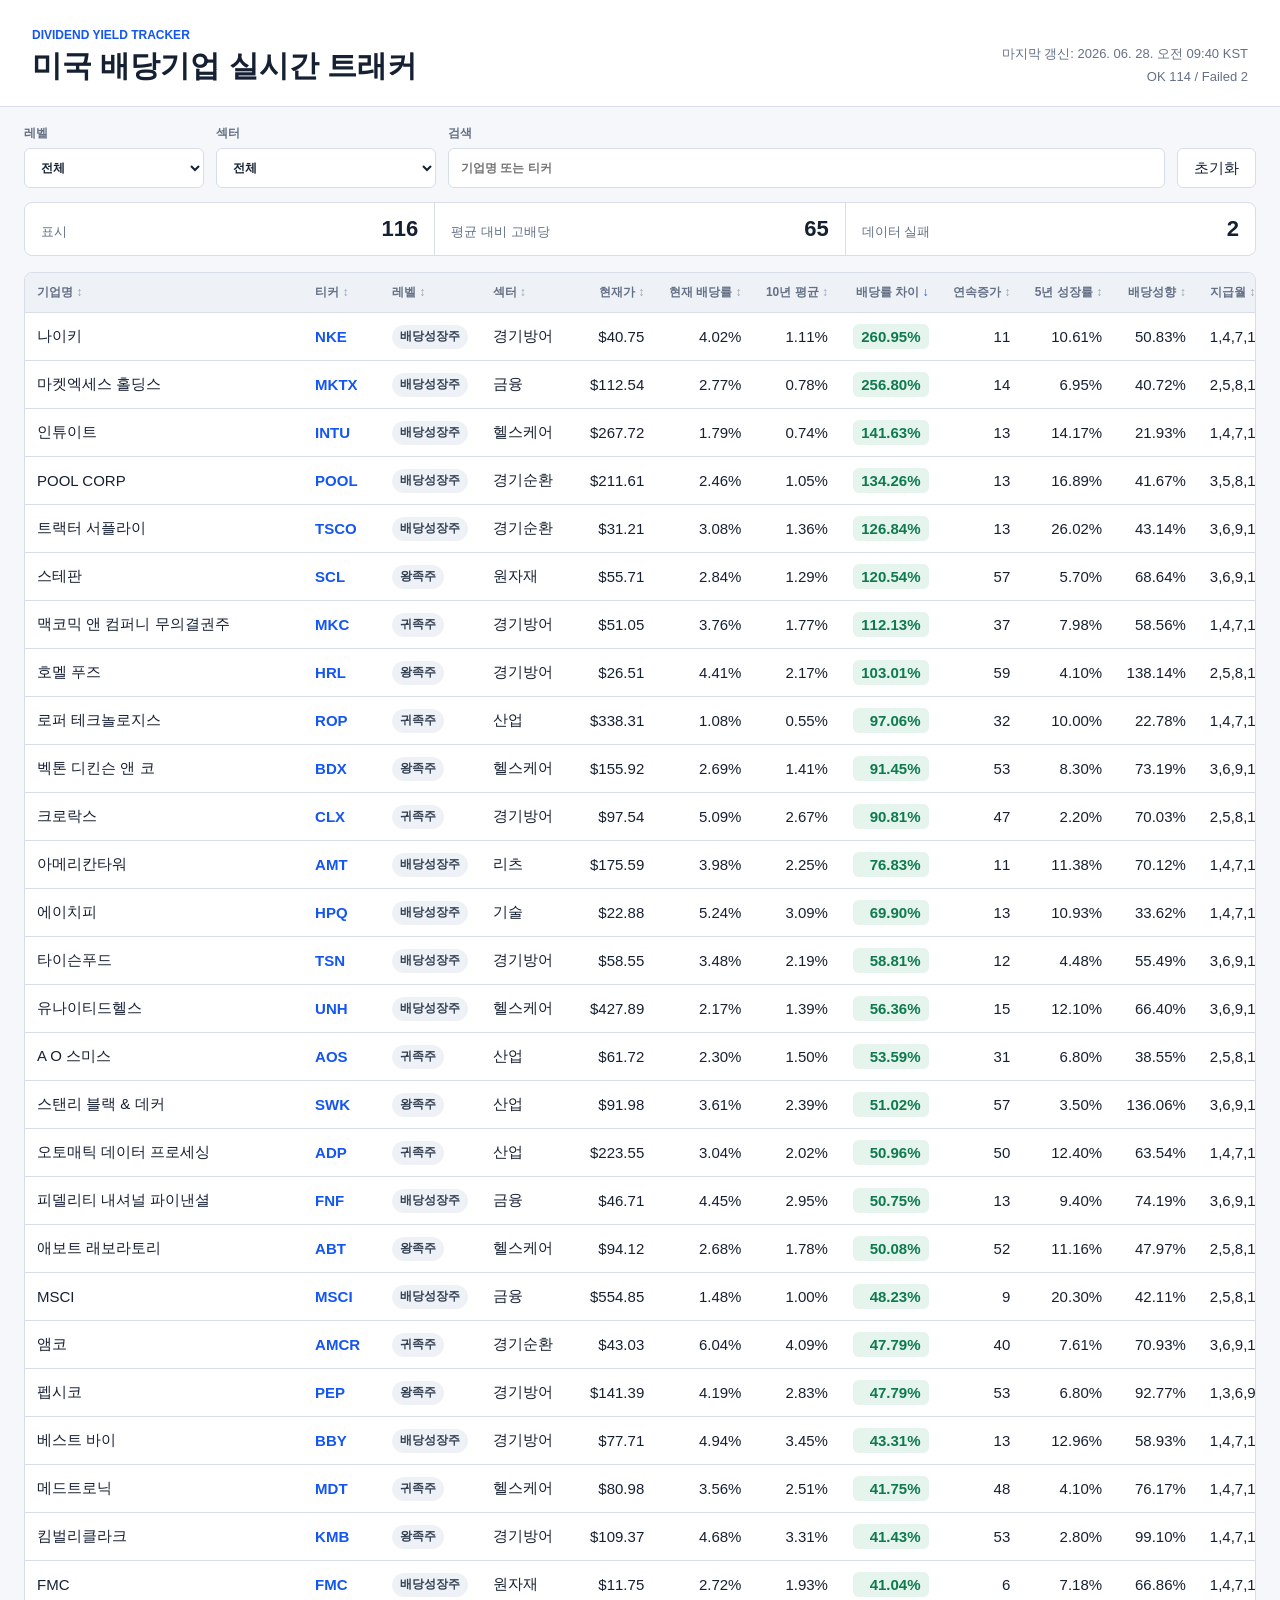
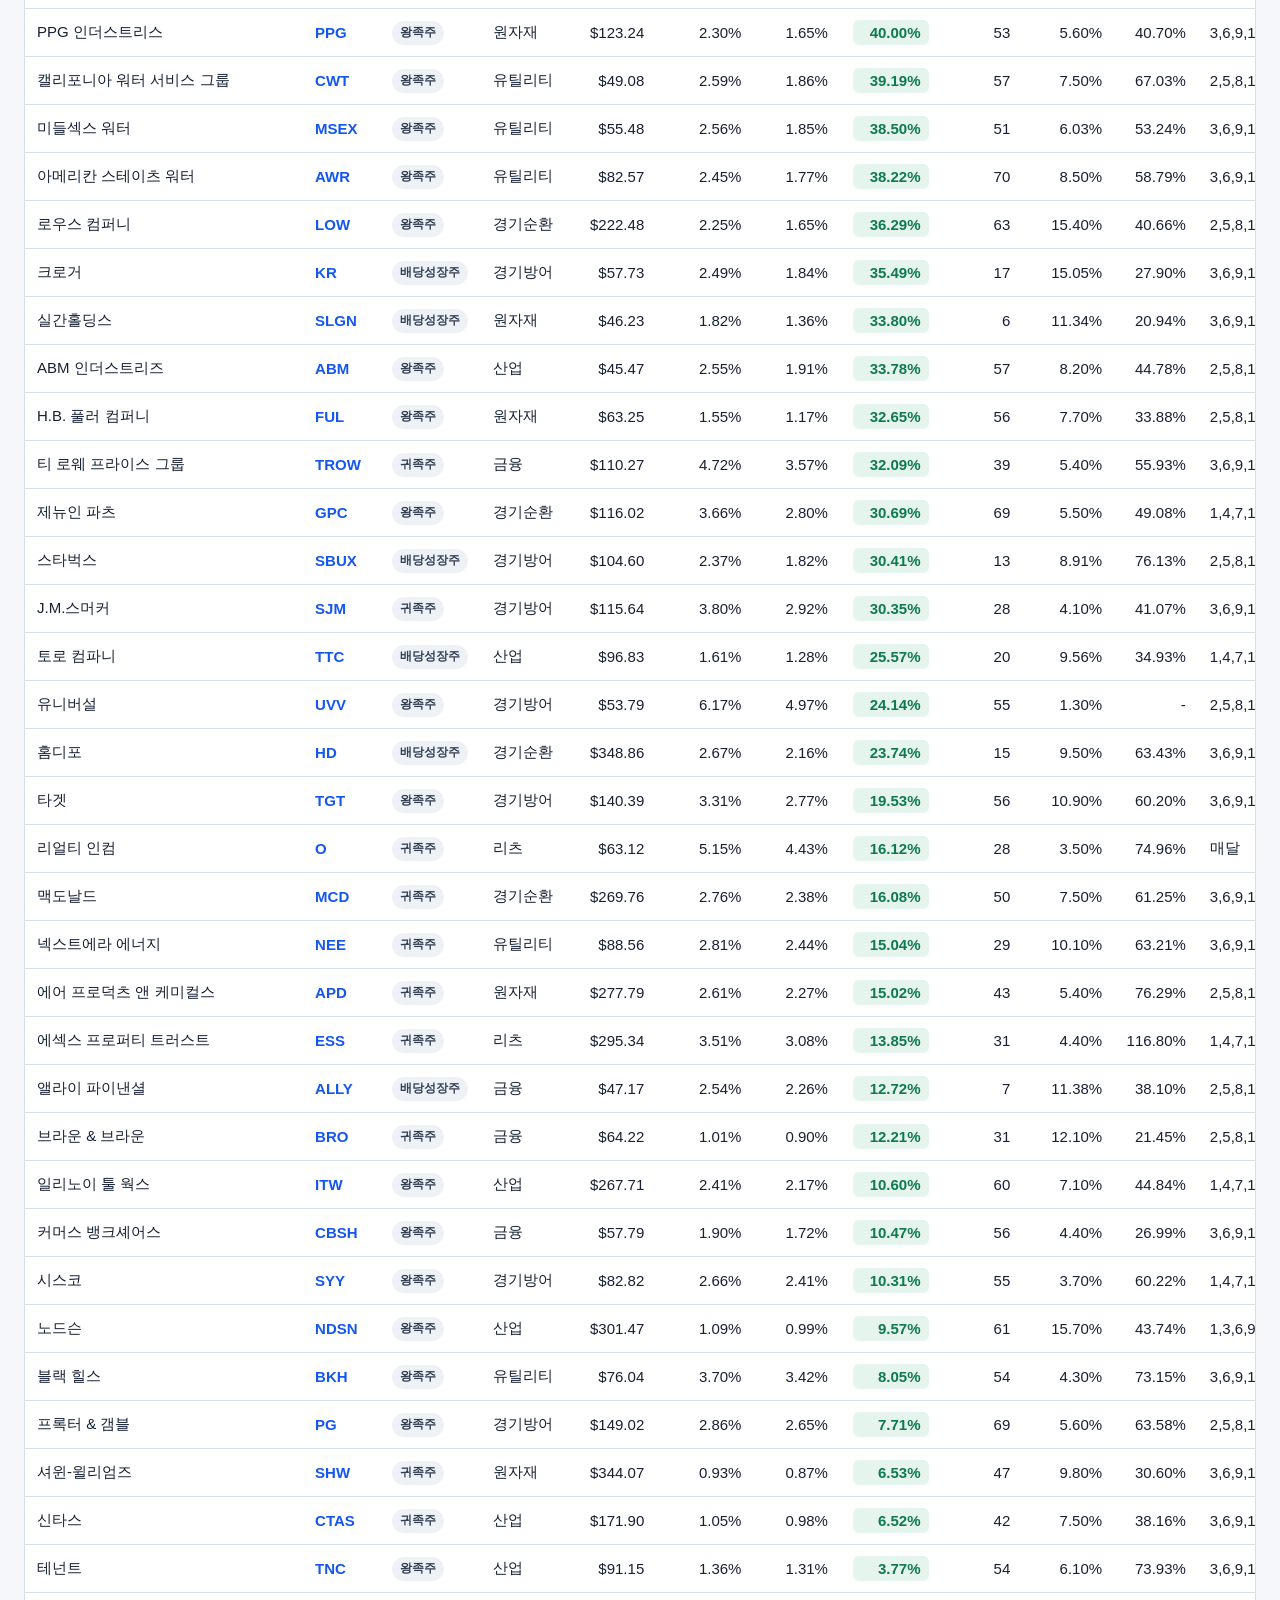
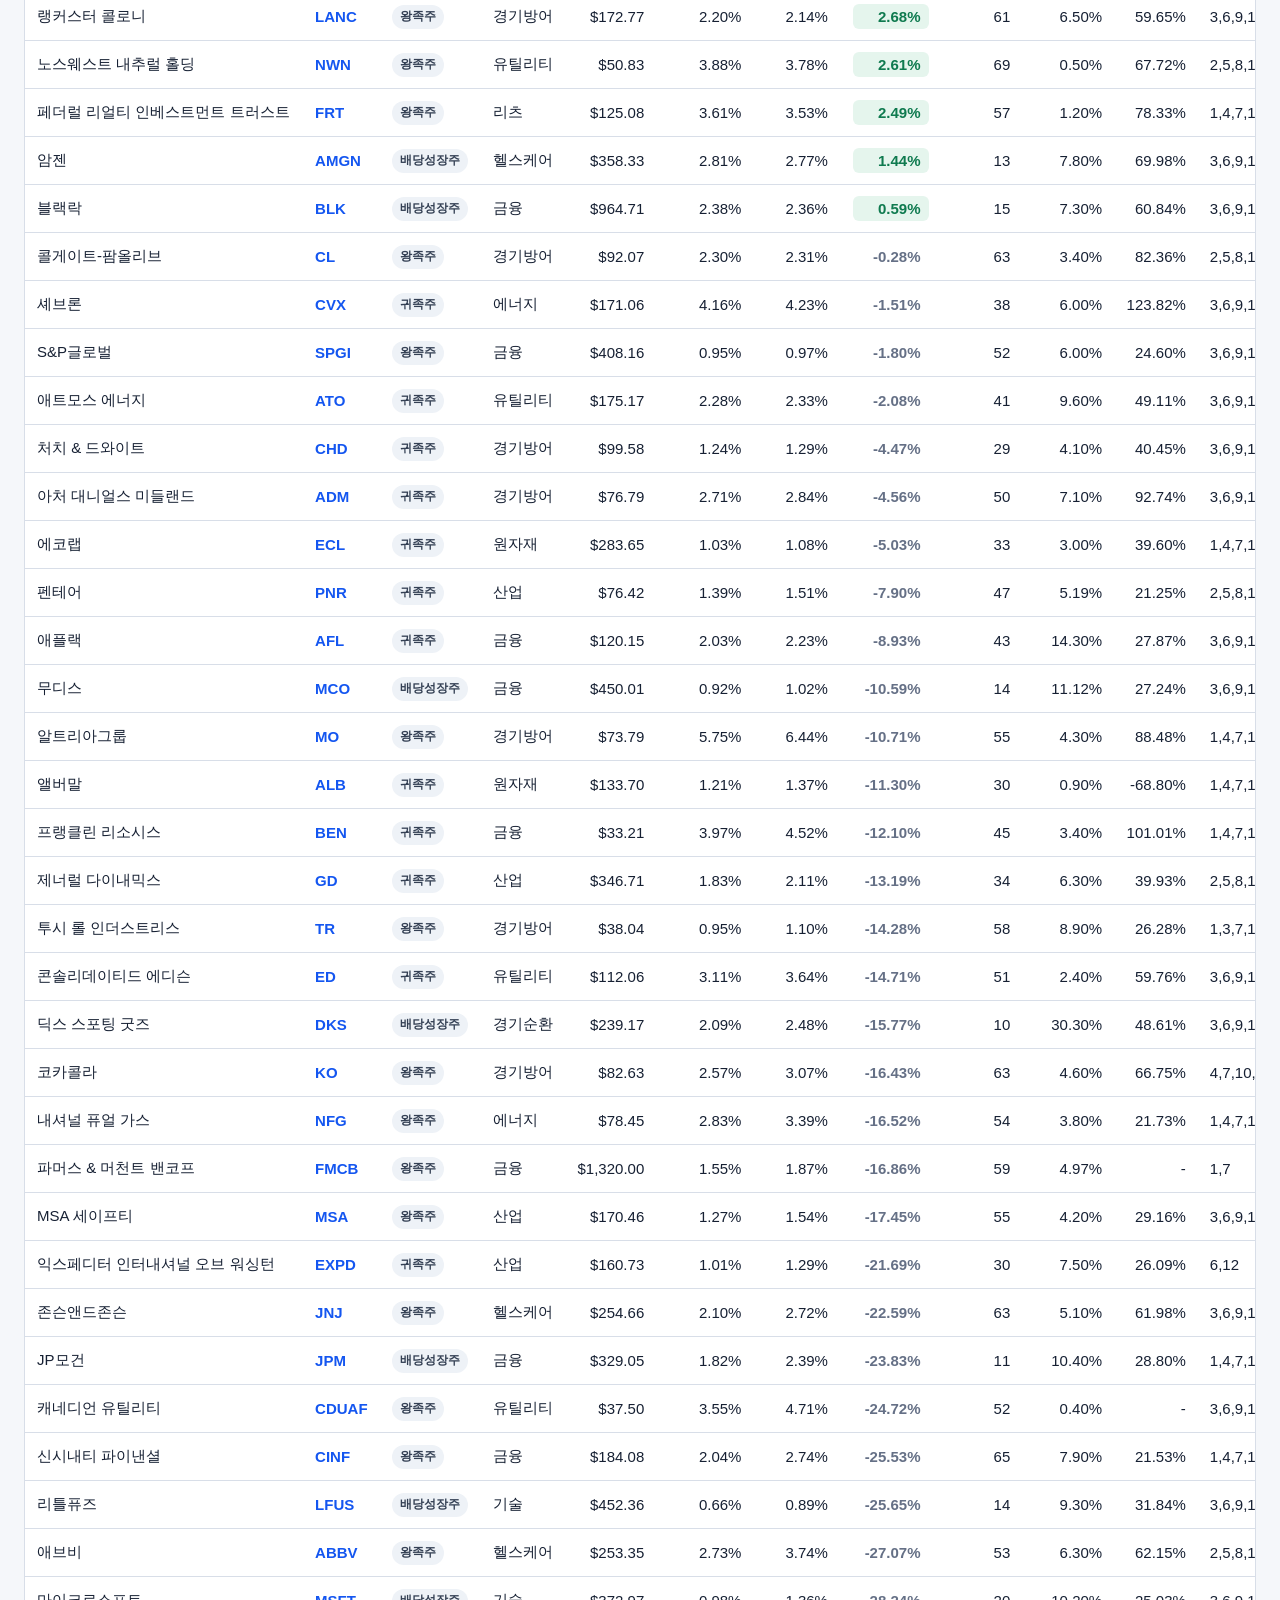
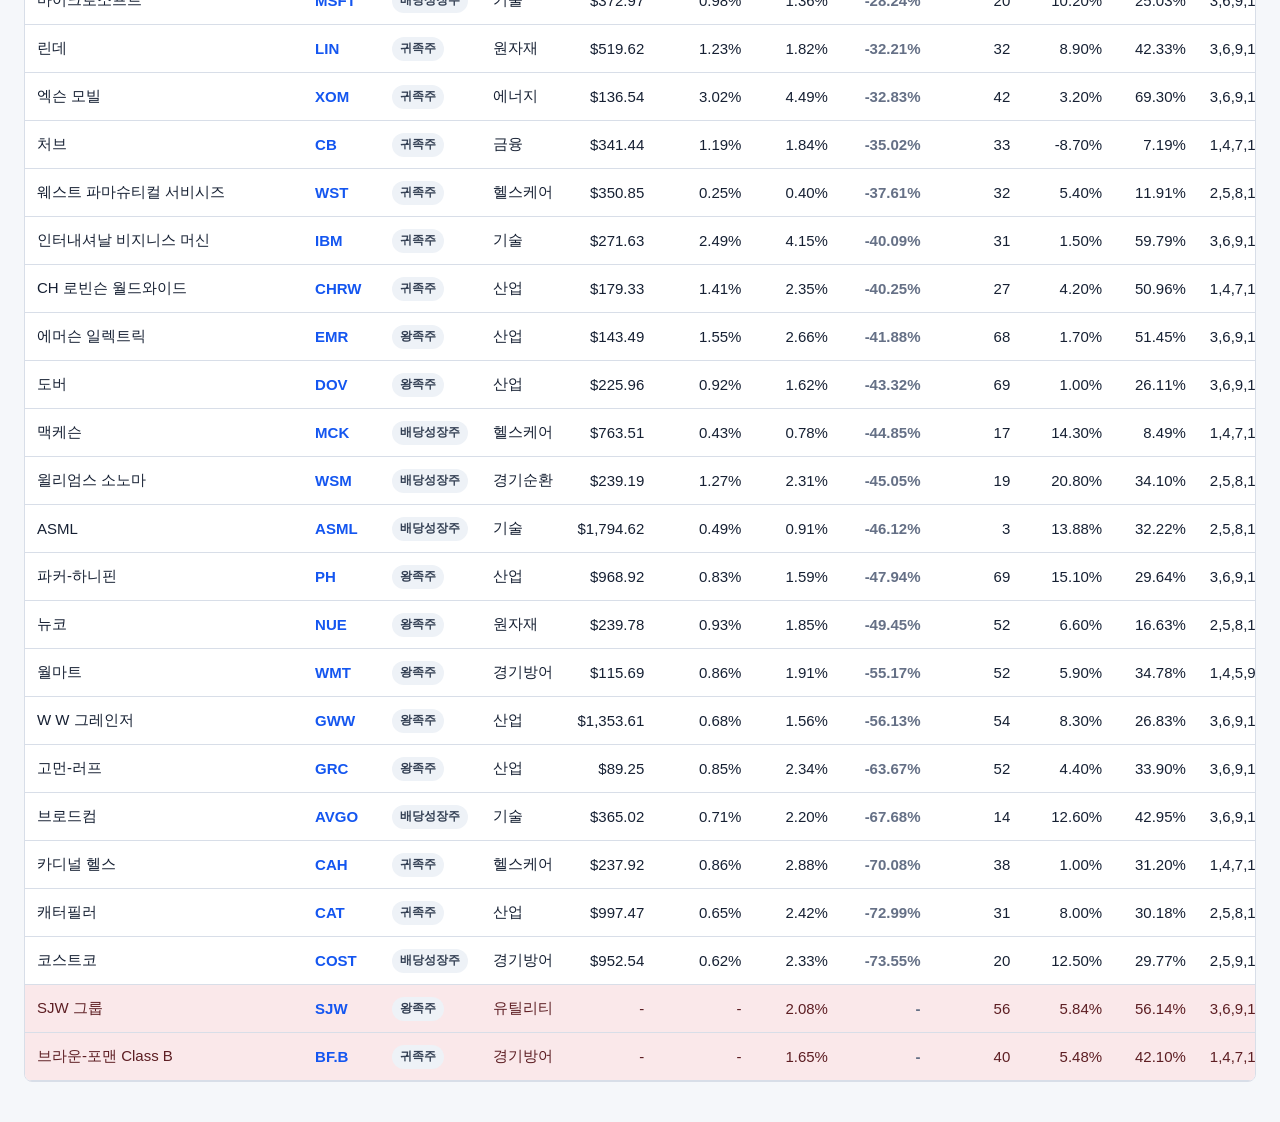
==== web/index.html @ de2606ae "Initial commit" ====
<!doctype html>
<html lang="ko">
  <head>
    <meta charset="utf-8">
    <meta name="viewport" content="width=device-width, initial-scale=1">
    <title>미국 배당기업 실시간 트래커</title>
    <link rel="stylesheet" href="./style.css">
  </head>
  <body>
    <header class="app-header">
      <div>
        <p class="eyebrow">Dividend Yield Tracker</p>
        <h1>미국 배당기업 실시간 트래커</h1>
      </div>
      <div class="meta-panel" aria-live="polite">
        <span id="lastUpdated">마지막 갱신: 불러오는 중</span>
        <span id="statusCount">OK 0 / Failed 0</span>
      </div>
    </header>

    <main>
      <section class="toolbar" aria-label="필터와 검색">
        <label>
          <span>레벨</span>
          <select id="levelFilter">
            <option value="">전체</option>
          </select>
        </label>
        <label>
          <span>섹터</span>
          <select id="sectorFilter">
            <option value="">전체</option>
          </select>
        </label>
        <label class="search-field">
          <span>검색</span>
          <input id="searchInput" type="search" placeholder="기업명 또는 티커">
        </label>
        <button id="resetButton" type="button">초기화</button>
      </section>

      <section class="summary" aria-label="요약">
        <div>
          <span class="summary-label">표시</span>
          <strong id="visibleCount">0</strong>
        </div>
        <div>
          <span class="summary-label">평균 대비 고배당</span>
          <strong id="positiveCount">0</strong>
        </div>
        <div>
          <span class="summary-label">데이터 실패</span>
          <strong id="failedCount">0</strong>
        </div>
      </section>

      <section class="table-section" aria-label="배당기업 목록">
        <div class="table-wrap">
          <table>
            <thead>
              <tr>
                <th><button data-sort="name_ko" type="button">기업명</button></th>
                <th><button data-sort="ticker" type="button">티커</button></th>
                <th><button data-sort="level" type="button">레벨</button></th>
                <th><button data-sort="sector" type="button">섹터</button></th>
                <th class="numeric"><button data-sort="price" type="button">현재가</button></th>
                <th class="numeric"><button data-sort="live_yield" type="button">현재 배당률</button></th>
                <th class="numeric"><button data-sort="avg_yield_10y" type="button">10년 평균</button></th>
                <th class="numeric emphasis"><button data-sort="live_yield_diff" type="button">배당률 차이</button></th>
                <th class="numeric"><button data-sort="increase_years" type="button">연속증가</button></th>
                <th class="numeric"><button data-sort="growth_5y" type="button">5년 성장률</button></th>
                <th class="numeric"><button data-sort="payout_ratio" type="button">배당성향</button></th>
                <th><button data-sort="pay_months" type="button">지급월</button></th>
              </tr>
            </thead>
            <tbody id="tableBody"></tbody>
          </table>
        </div>
        <p id="emptyState" class="empty-state" hidden>조건에 맞는 기업이 없습니다.</p>
      </section>
    </main>

    <dialog id="detailDialog">
      <button class="dialog-close" id="closeDialog" type="button" aria-label="닫기">×</button>
      <div id="detailContent"></div>
    </dialog>

    <script src="./app.js"></script>
  </body>
</html>
---- web/style.css ----
:root {
  color-scheme: light;
  --bg: #f5f7fa;
  --surface: #ffffff;
  --line: #d8dee8;
  --text: #162033;
  --muted: #657086;
  --accent: #1456f0;
  --accent-soft: #e8efff;
  --good: #0f7a4f;
  --good-bg: #e5f5ed;
  --bad: #a4343a;
  --bad-bg: #fae8ea;
  --warn: #8a5a00;
  --warn-bg: #fff3cc;
  font-family: "Segoe UI", Arial, sans-serif;
}

* {
  box-sizing: border-box;
}

body {
  margin: 0;
  background: var(--bg);
  color: var(--text);
  font-size: 15px;
}

button,
input,
select {
  font: inherit;
}

.app-header {
  display: flex;
  align-items: flex-end;
  justify-content: space-between;
  gap: 24px;
  padding: 28px 32px 22px;
  background: #ffffff;
  border-bottom: 1px solid var(--line);
}

.eyebrow {
  margin: 0 0 6px;
  color: var(--accent);
  font-size: 12px;
  font-weight: 700;
  letter-spacing: 0;
  text-transform: uppercase;
}

h1 {
  margin: 0;
  font-size: 30px;
  line-height: 1.2;
}

.meta-panel {
  display: flex;
  flex-direction: column;
  gap: 6px;
  min-width: 250px;
  color: var(--muted);
  text-align: right;
  font-size: 13px;
}

main {
  width: min(1500px, 100%);
  margin: 0 auto;
  padding: 18px 24px 40px;
}

.toolbar {
  display: grid;
  grid-template-columns: minmax(140px, 180px) minmax(140px, 220px) minmax(220px, 1fr) auto;
  gap: 12px;
  align-items: end;
  margin-bottom: 14px;
}

label {
  display: grid;
  gap: 6px;
  color: var(--muted);
  font-size: 12px;
  font-weight: 700;
}

select,
input,
#resetButton {
  min-height: 40px;
  border: 1px solid var(--line);
  border-radius: 6px;
  background: var(--surface);
  color: var(--text);
}

select,
input {
  width: 100%;
  padding: 0 12px;
}

#resetButton {
  padding: 0 16px;
  cursor: pointer;
}

#resetButton:hover,
th button:hover {
  border-color: var(--accent);
  color: var(--accent);
}

.summary {
  display: grid;
  grid-template-columns: repeat(3, minmax(0, 1fr));
  gap: 1px;
  overflow: hidden;
  margin-bottom: 16px;
  border: 1px solid var(--line);
  border-radius: 8px;
  background: var(--line);
}

.summary > div {
  display: flex;
  align-items: baseline;
  justify-content: space-between;
  gap: 12px;
  padding: 13px 16px;
  background: var(--surface);
}

.summary-label {
  color: var(--muted);
  font-size: 13px;
}

.summary strong {
  font-size: 22px;
}

.table-section {
  background: var(--surface);
  border: 1px solid var(--line);
  border-radius: 8px;
  overflow: hidden;
}

.table-wrap {
  overflow: auto;
}

table {
  width: 100%;
  min-width: 1260px;
  border-collapse: collapse;
}

thead {
  position: sticky;
  top: 0;
  z-index: 1;
  background: #eef2f7;
}

th,
td {
  padding: 11px 12px;
  border-bottom: 1px solid var(--line);
  text-align: left;
  white-space: nowrap;
}

th {
  color: var(--muted);
  font-size: 12px;
  font-weight: 800;
}

th button {
  width: 100%;
  padding: 0;
  border: 0;
  background: transparent;
  color: inherit;
  cursor: pointer;
  font-weight: inherit;
  text-align: inherit;
}

th button::after {
  content: " ↕";
  color: #98a2b3;
}

th button.active.asc::after {
  content: " ↑";
  color: var(--accent);
}

th button.active.desc::after {
  content: " ↓";
  color: var(--accent);
}

tbody tr {
  cursor: pointer;
}

tbody tr:hover {
  background: #f7fbff;
}

tbody tr.failed {
  background: var(--bad-bg);
  color: #5d1e23;
}

.numeric {
  text-align: right;
}

.ticker {
  color: var(--accent);
  font-weight: 800;
}

.pill {
  display: inline-flex;
  align-items: center;
  min-height: 24px;
  padding: 3px 8px;
  border-radius: 999px;
  background: #eef2f7;
  color: #344054;
  font-size: 12px;
  font-weight: 700;
}

.diff {
  display: inline-flex;
  justify-content: flex-end;
  min-width: 76px;
  padding: 4px 8px;
  border-radius: 6px;
  font-weight: 800;
}

.diff.positive {
  background: var(--good-bg);
  color: var(--good);
}

.diff.negative {
  color: var(--muted);
}

.status-failed {
  background: var(--bad-bg);
  color: var(--bad);
}

.status-stale {
  background: var(--warn-bg);
  color: var(--warn);
}

.empty-state {
  margin: 0;
  padding: 28px;
  color: var(--muted);
  text-align: center;
}

dialog {
  width: min(560px, calc(100% - 32px));
  border: 1px solid var(--line);
  border-radius: 8px;
  padding: 24px;
  color: var(--text);
}

dialog::backdrop {
  background: rgba(22, 32, 51, 0.42);
}

.dialog-close {
  position: absolute;
  top: 10px;
  right: 12px;
  width: 32px;
  height: 32px;
  border: 1px solid var(--line);
  border-radius: 50%;
  background: #ffffff;
  cursor: pointer;
  font-size: 22px;
  line-height: 1;
}

.detail-title {
  margin: 0 36px 16px 0;
  font-size: 22px;
}

.detail-grid {
  display: grid;
  grid-template-columns: repeat(2, minmax(0, 1fr));
  gap: 10px;
}

.detail-grid div {
  padding: 10px;
  border: 1px solid var(--line);
  border-radius: 6px;
}

.detail-grid span {
  display: block;
  margin-bottom: 4px;
  color: var(--muted);
  font-size: 12px;
  font-weight: 700;
}

@media (max-width: 760px) {
  .app-header {
    display: block;
    padding: 22px 18px 18px;
  }

  h1 {
    font-size: 24px;
  }

  .meta-panel {
    margin-top: 14px;
    min-width: 0;
    text-align: left;
  }

  main {
    padding: 14px 12px 28px;
  }

  .toolbar {
    grid-template-columns: 1fr;
  }

  .summary {
    grid-template-columns: 1fr;
  }

  .detail-grid {
    grid-template-columns: 1fr;
  }
}
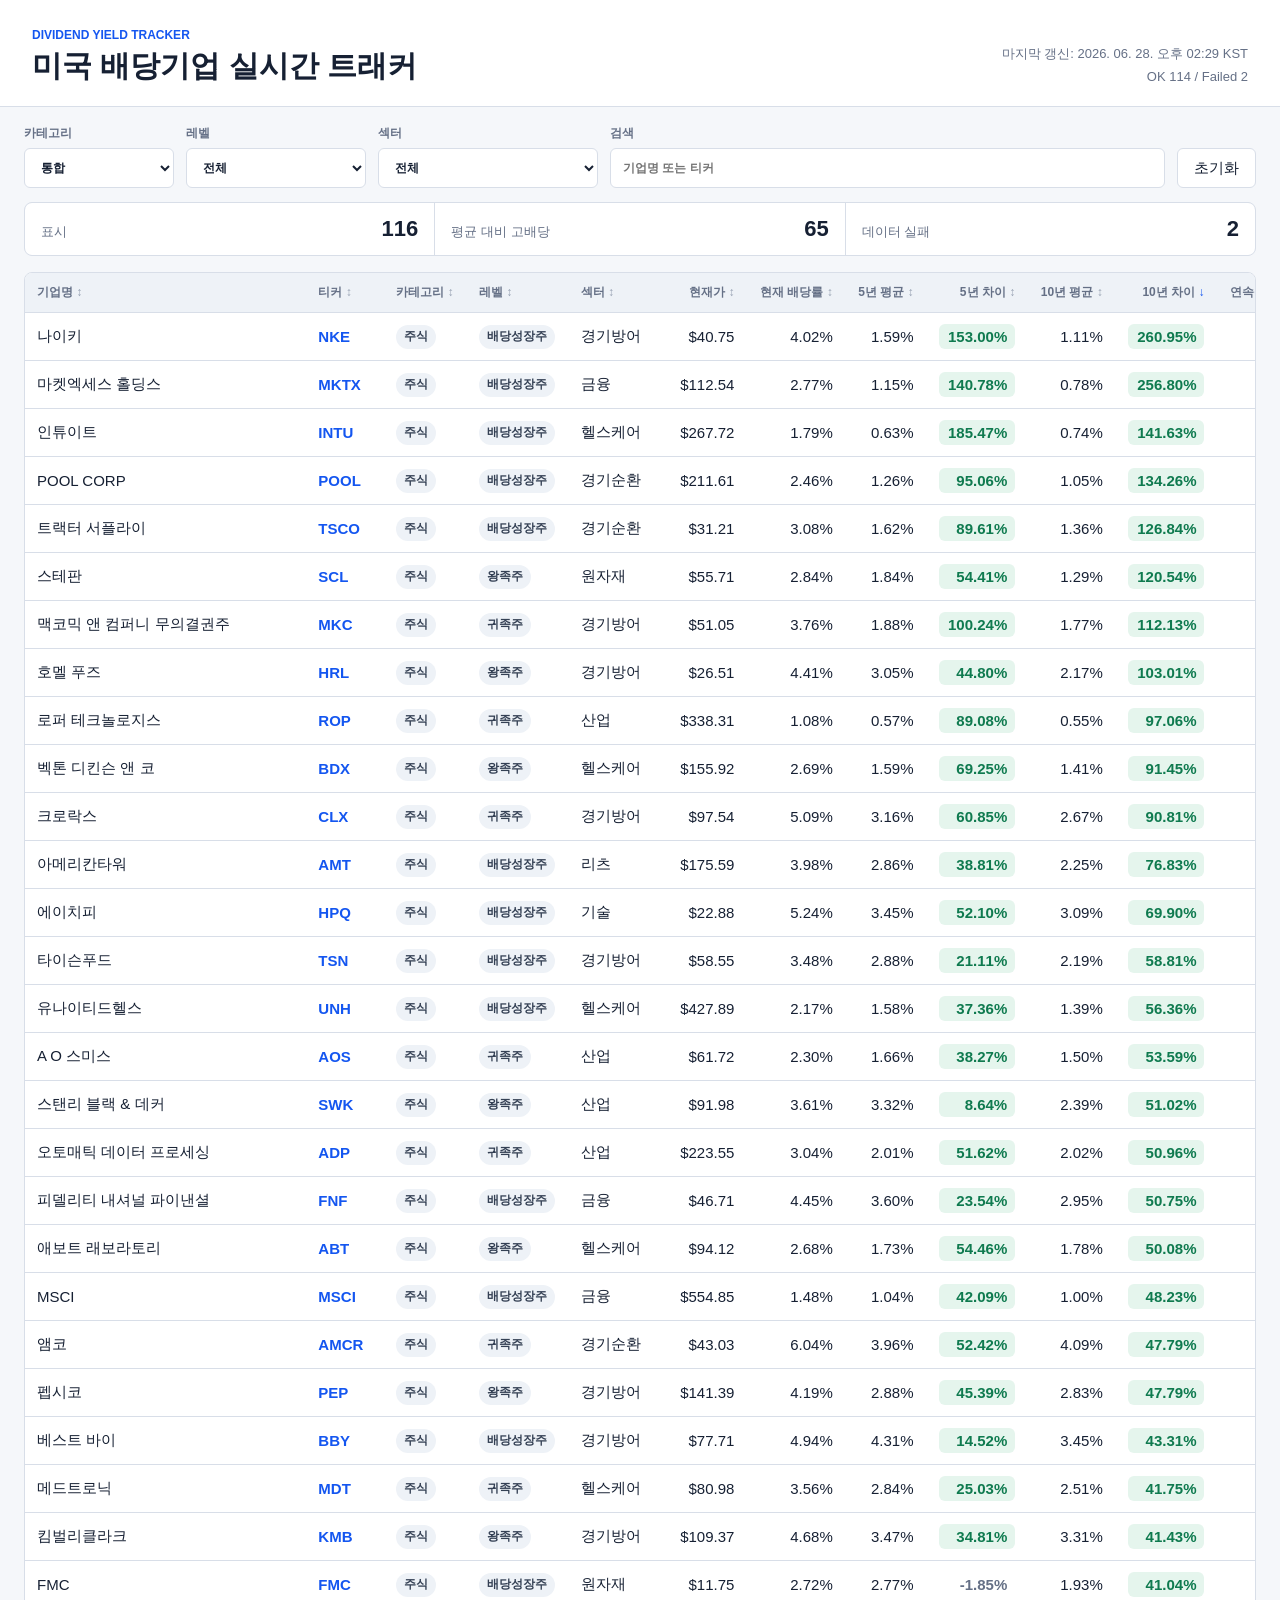
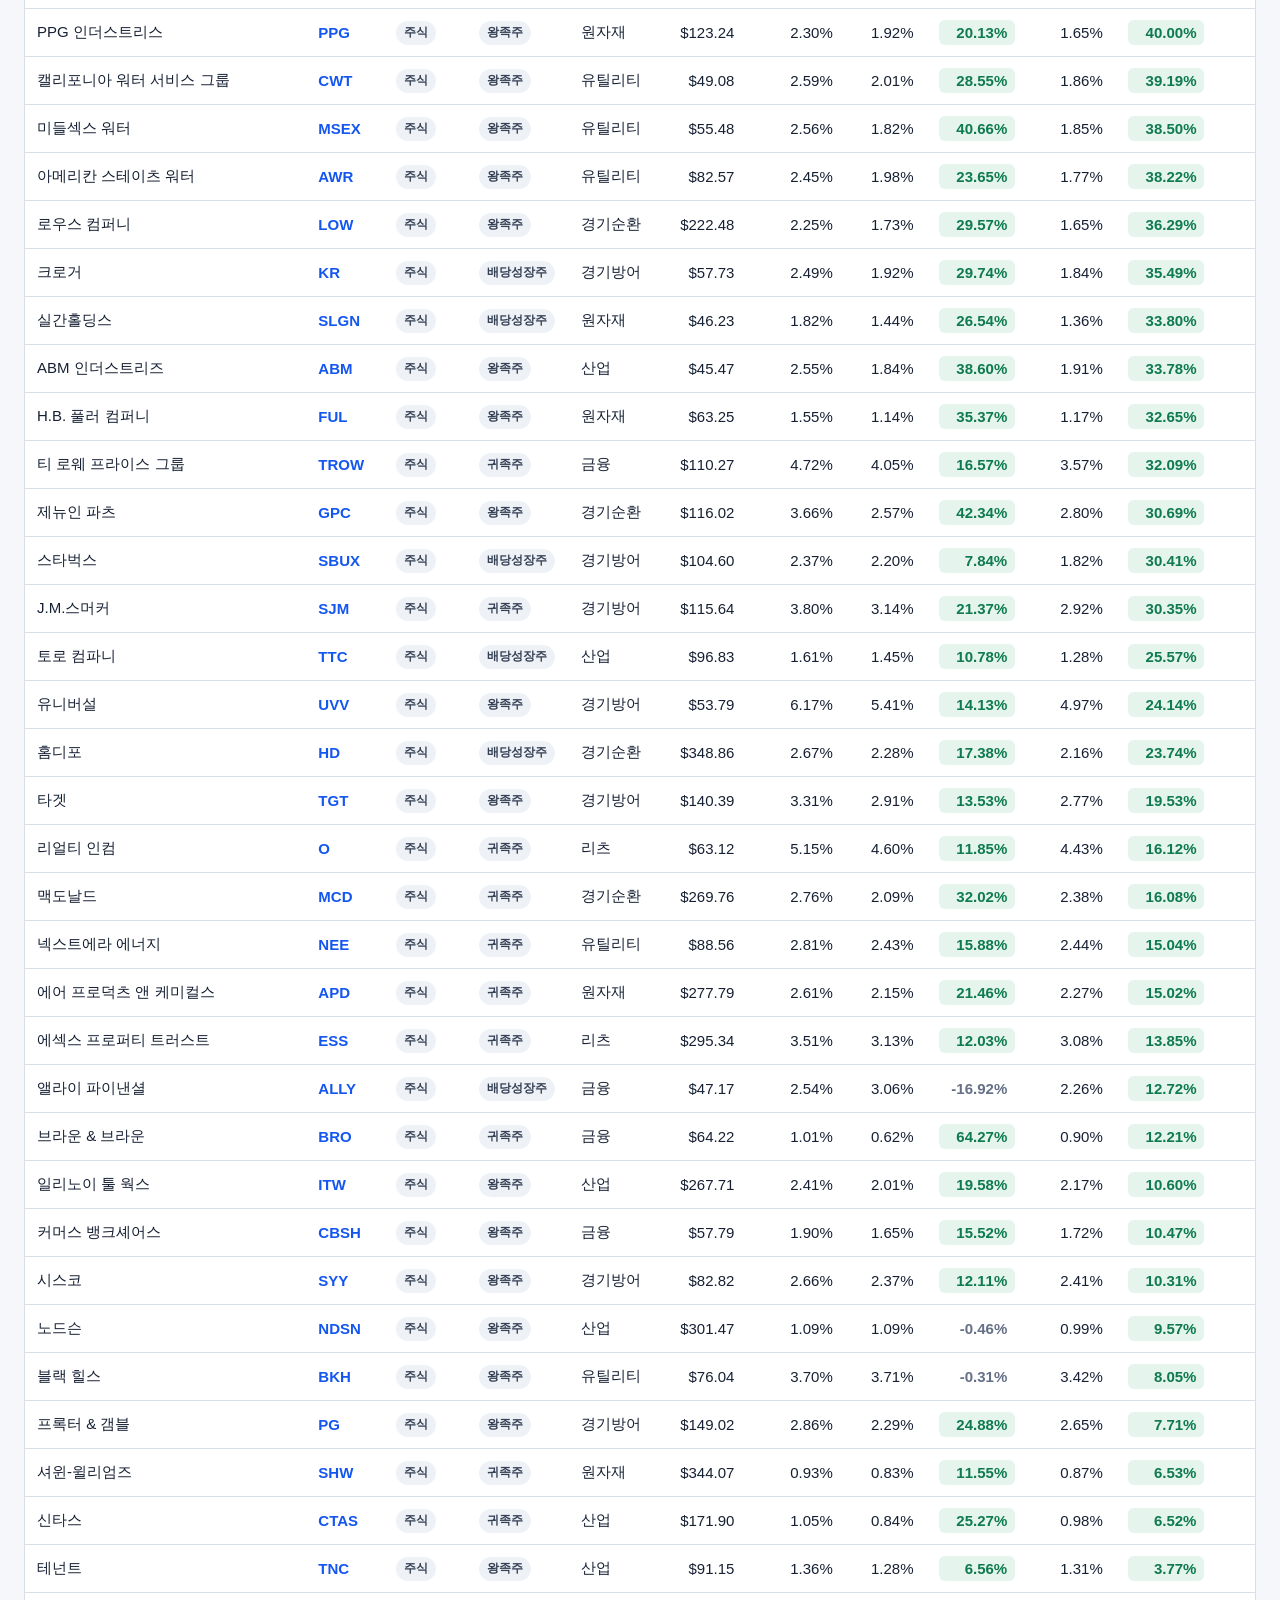
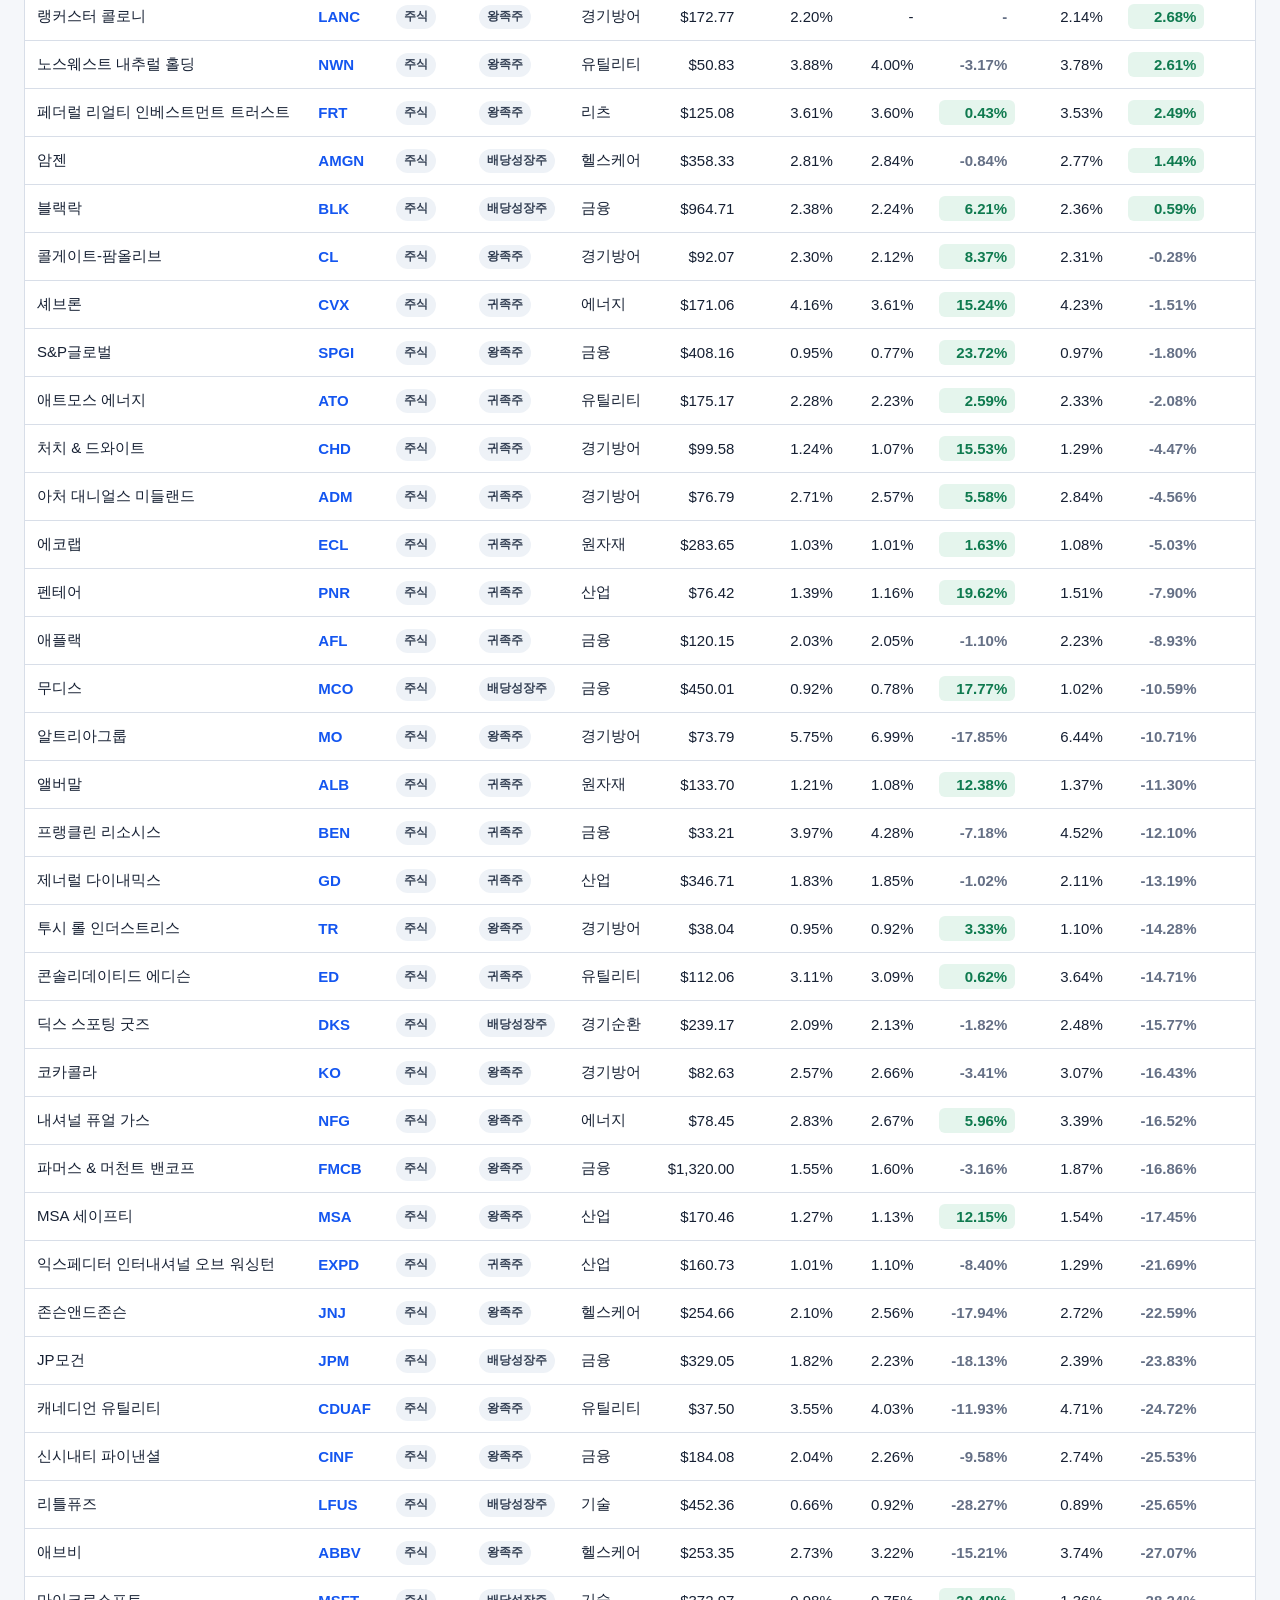
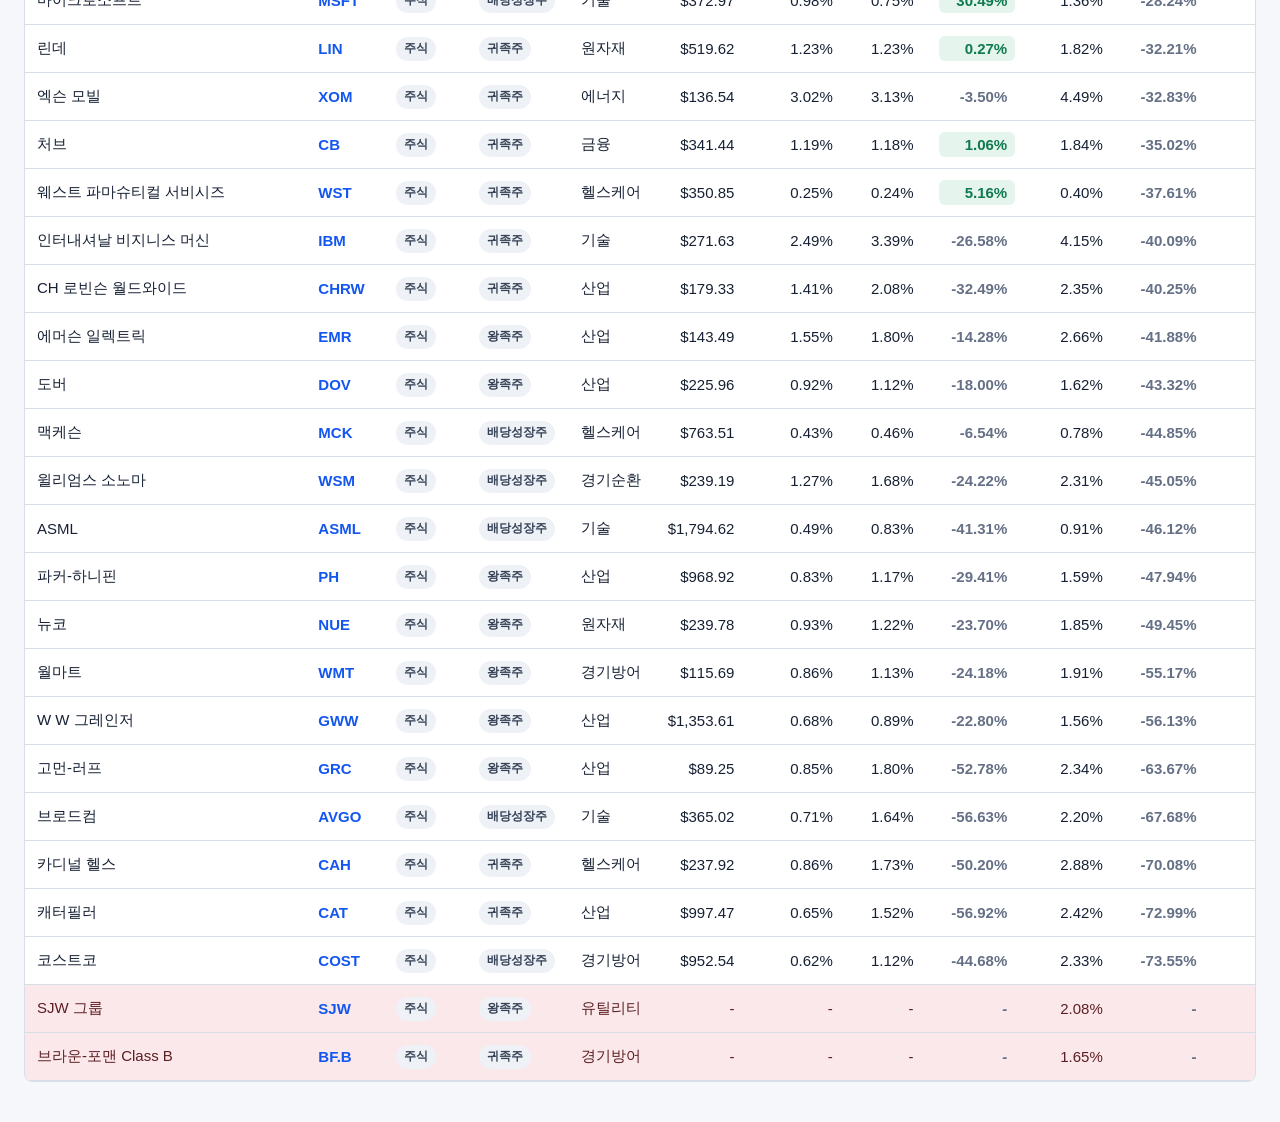
==== commit 1272d19f: "feat: add asset categories and five year yield averages" ====
--- a/web/index.html
+++ b/web/index.html
@@ -20,6 +20,14 @@
 
     <main>
       <section class="toolbar" aria-label="필터와 검색">
+        <label>
+          <span>카테고리</span>
+          <select id="categoryFilter">
+            <option value="통합">통합</option>
+            <option value="주식">주식</option>
+            <option value="ETF">ETF</option>
+          </select>
+        </label>
         <label>
           <span>레벨</span>
           <select id="levelFilter">
@@ -61,12 +69,15 @@
               <tr>
                 <th><button data-sort="name_ko" type="button">기업명</button></th>
                 <th><button data-sort="ticker" type="button">티커</button></th>
+                <th><button data-sort="asset_category" type="button">카테고리</button></th>
                 <th><button data-sort="level" type="button">레벨</button></th>
                 <th><button data-sort="sector" type="button">섹터</button></th>
                 <th class="numeric"><button data-sort="price" type="button">현재가</button></th>
                 <th class="numeric"><button data-sort="live_yield" type="button">현재 배당률</button></th>
+                <th class="numeric"><button data-sort="avg_yield_5y" type="button">5년 평균</button></th>
+                <th class="numeric emphasis"><button data-sort="live_yield_diff_5y" type="button">5년 차이</button></th>
                 <th class="numeric"><button data-sort="avg_yield_10y" type="button">10년 평균</button></th>
-                <th class="numeric emphasis"><button data-sort="live_yield_diff" type="button">배당률 차이</button></th>
+                <th class="numeric emphasis"><button data-sort="live_yield_diff" type="button">10년 차이</button></th>
                 <th class="numeric"><button data-sort="increase_years" type="button">연속증가</button></th>
                 <th class="numeric"><button data-sort="growth_5y" type="button">5년 성장률</button></th>
                 <th class="numeric"><button data-sort="payout_ratio" type="button">배당성향</button></th>
--- a/web/style.css
+++ b/web/style.css
@@ -76,7 +76,7 @@
 
 .toolbar {
   display: grid;
-  grid-template-columns: minmax(140px, 180px) minmax(140px, 220px) minmax(220px, 1fr) auto;
+  grid-template-columns: minmax(120px, 150px) minmax(140px, 180px) minmax(140px, 220px) minmax(220px, 1fr) auto;
   gap: 12px;
   align-items: end;
   margin-bottom: 14px;
@@ -159,7 +159,7 @@
 
 table {
   width: 100%;
-  min-width: 1260px;
+  min-width: 1540px;
   border-collapse: collapse;
 }
 
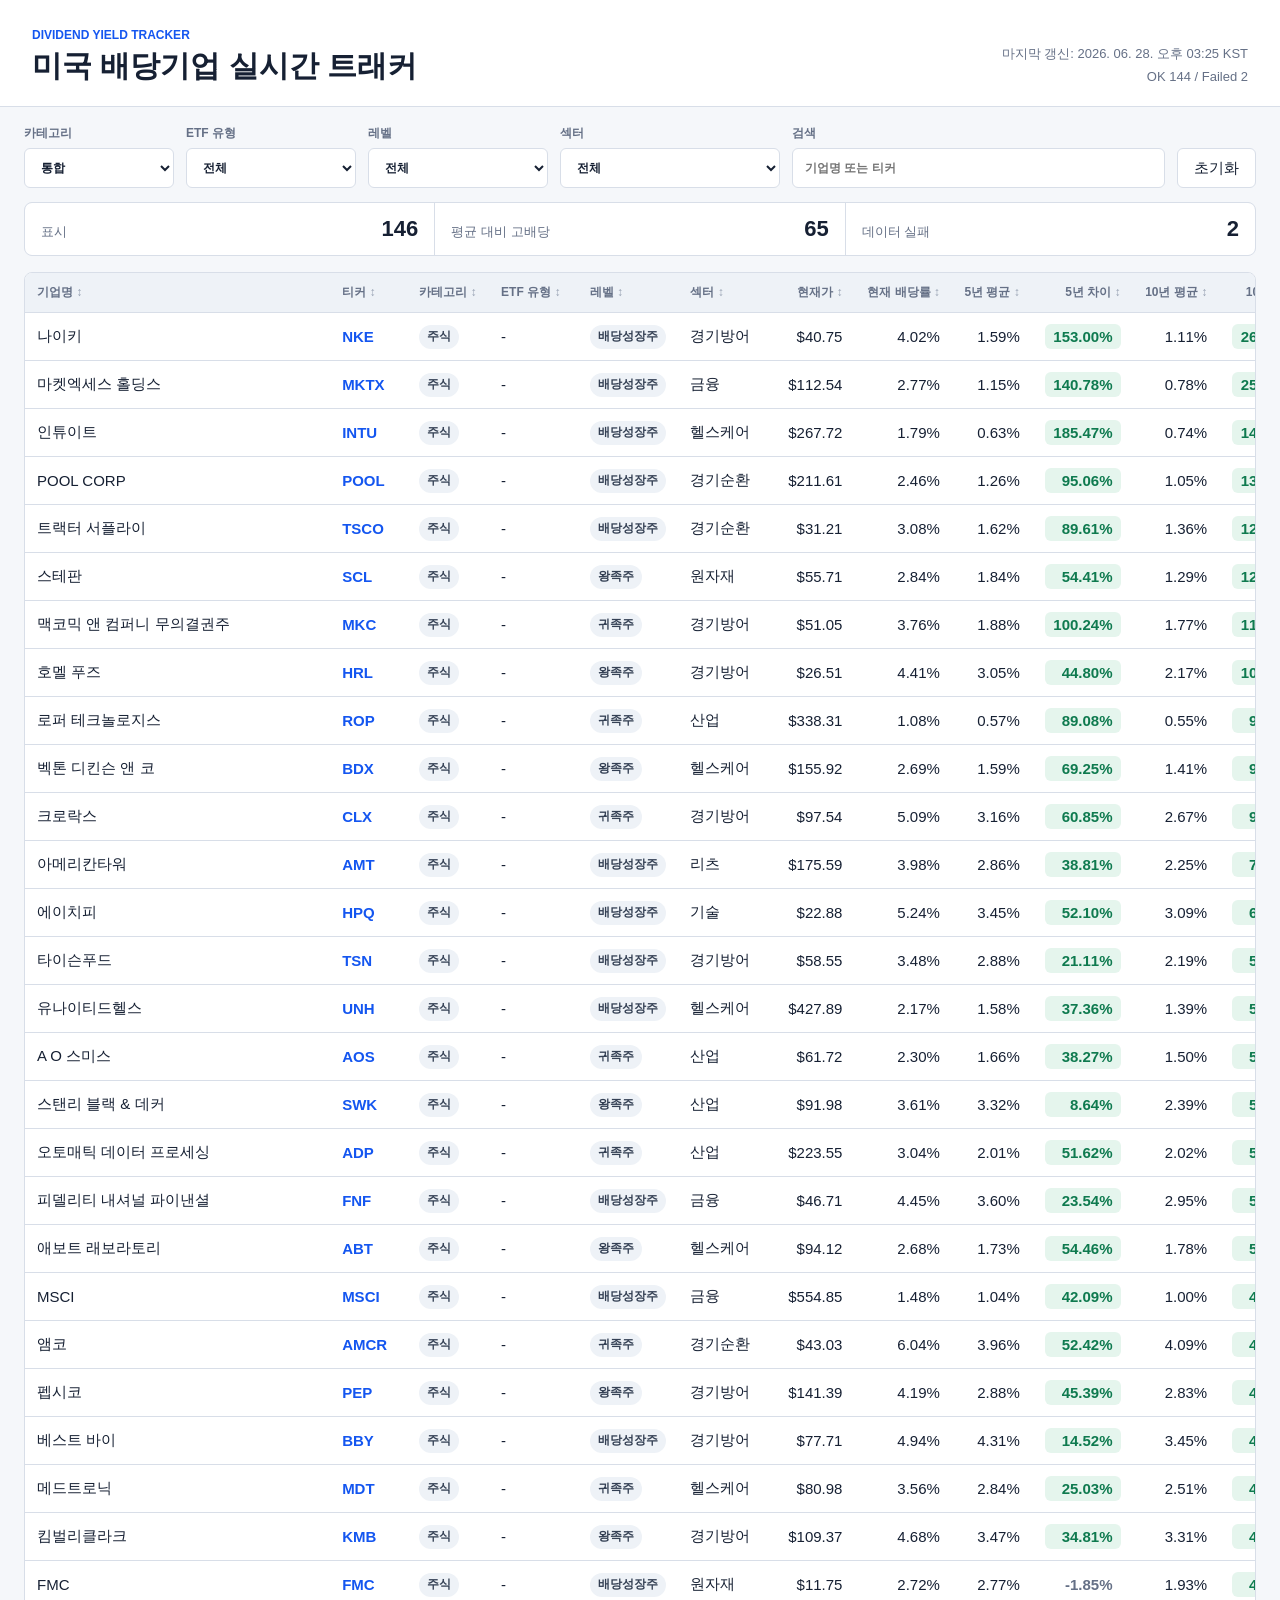
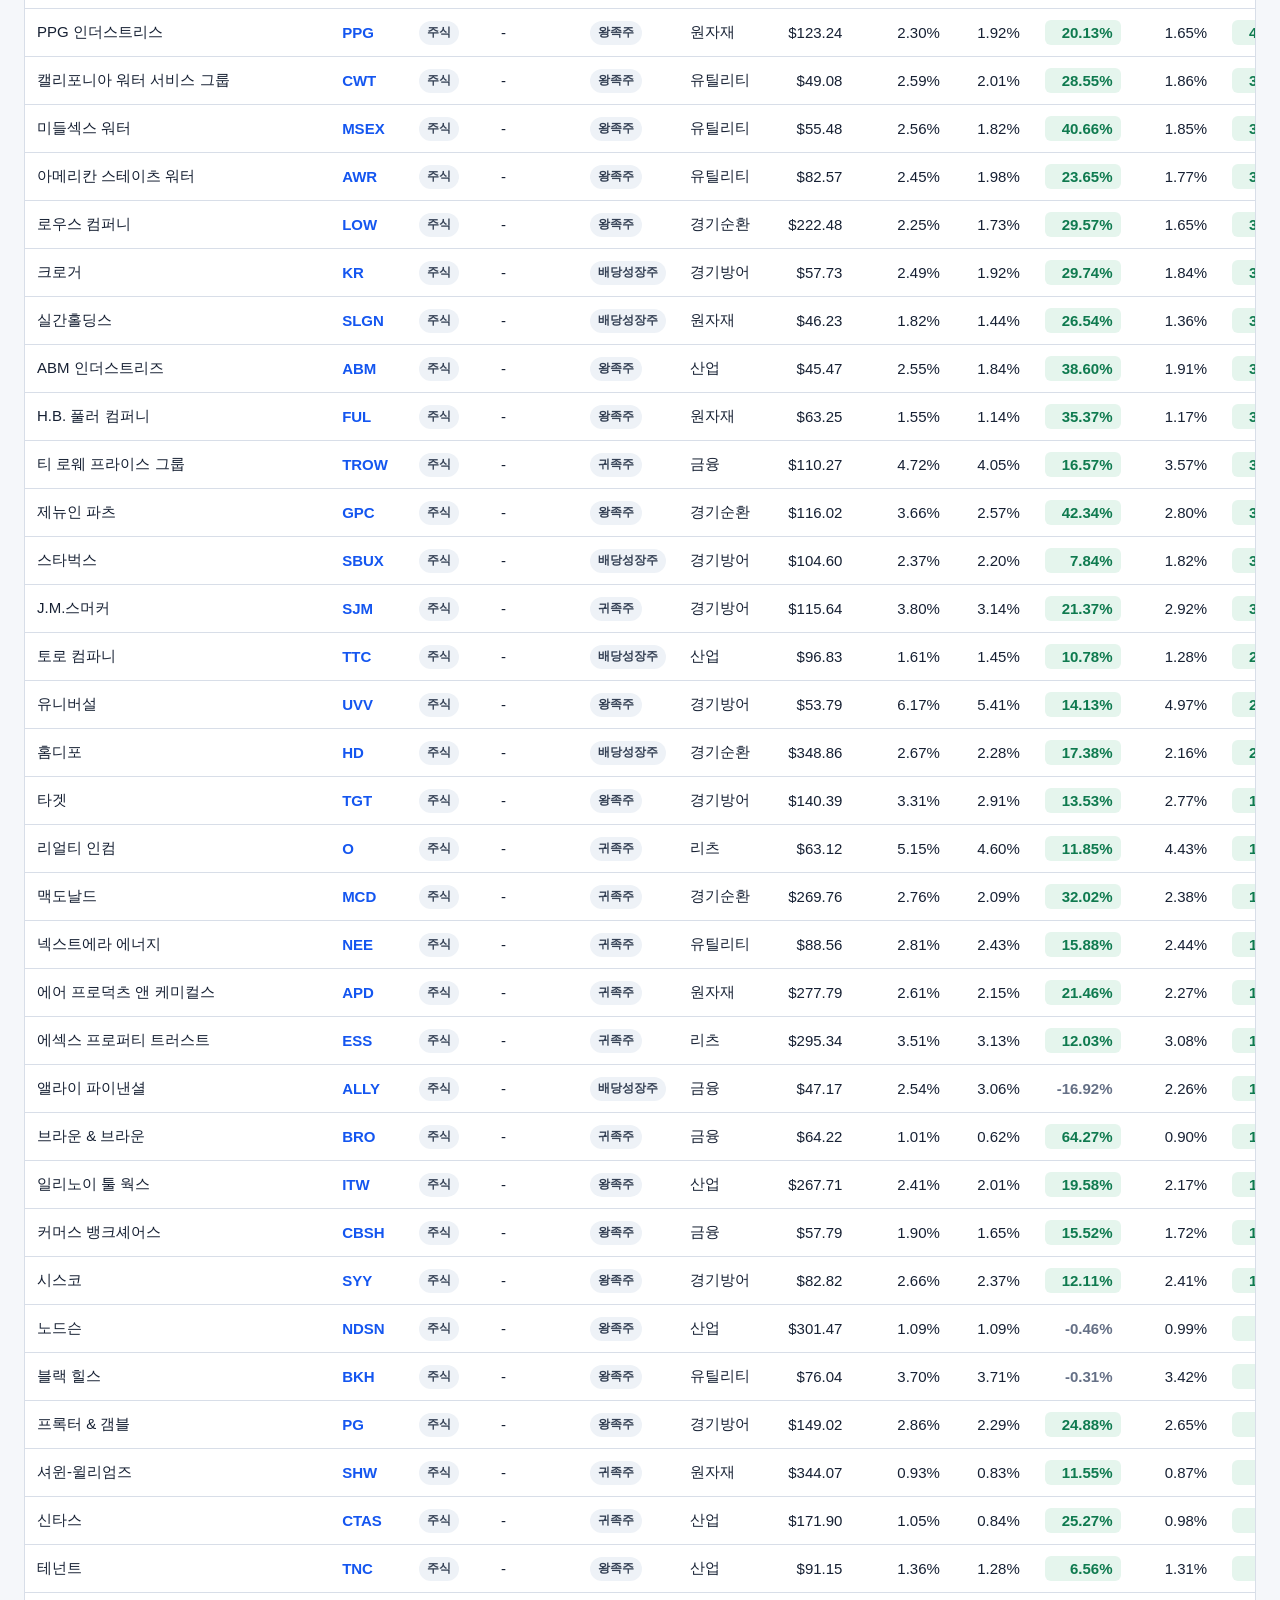
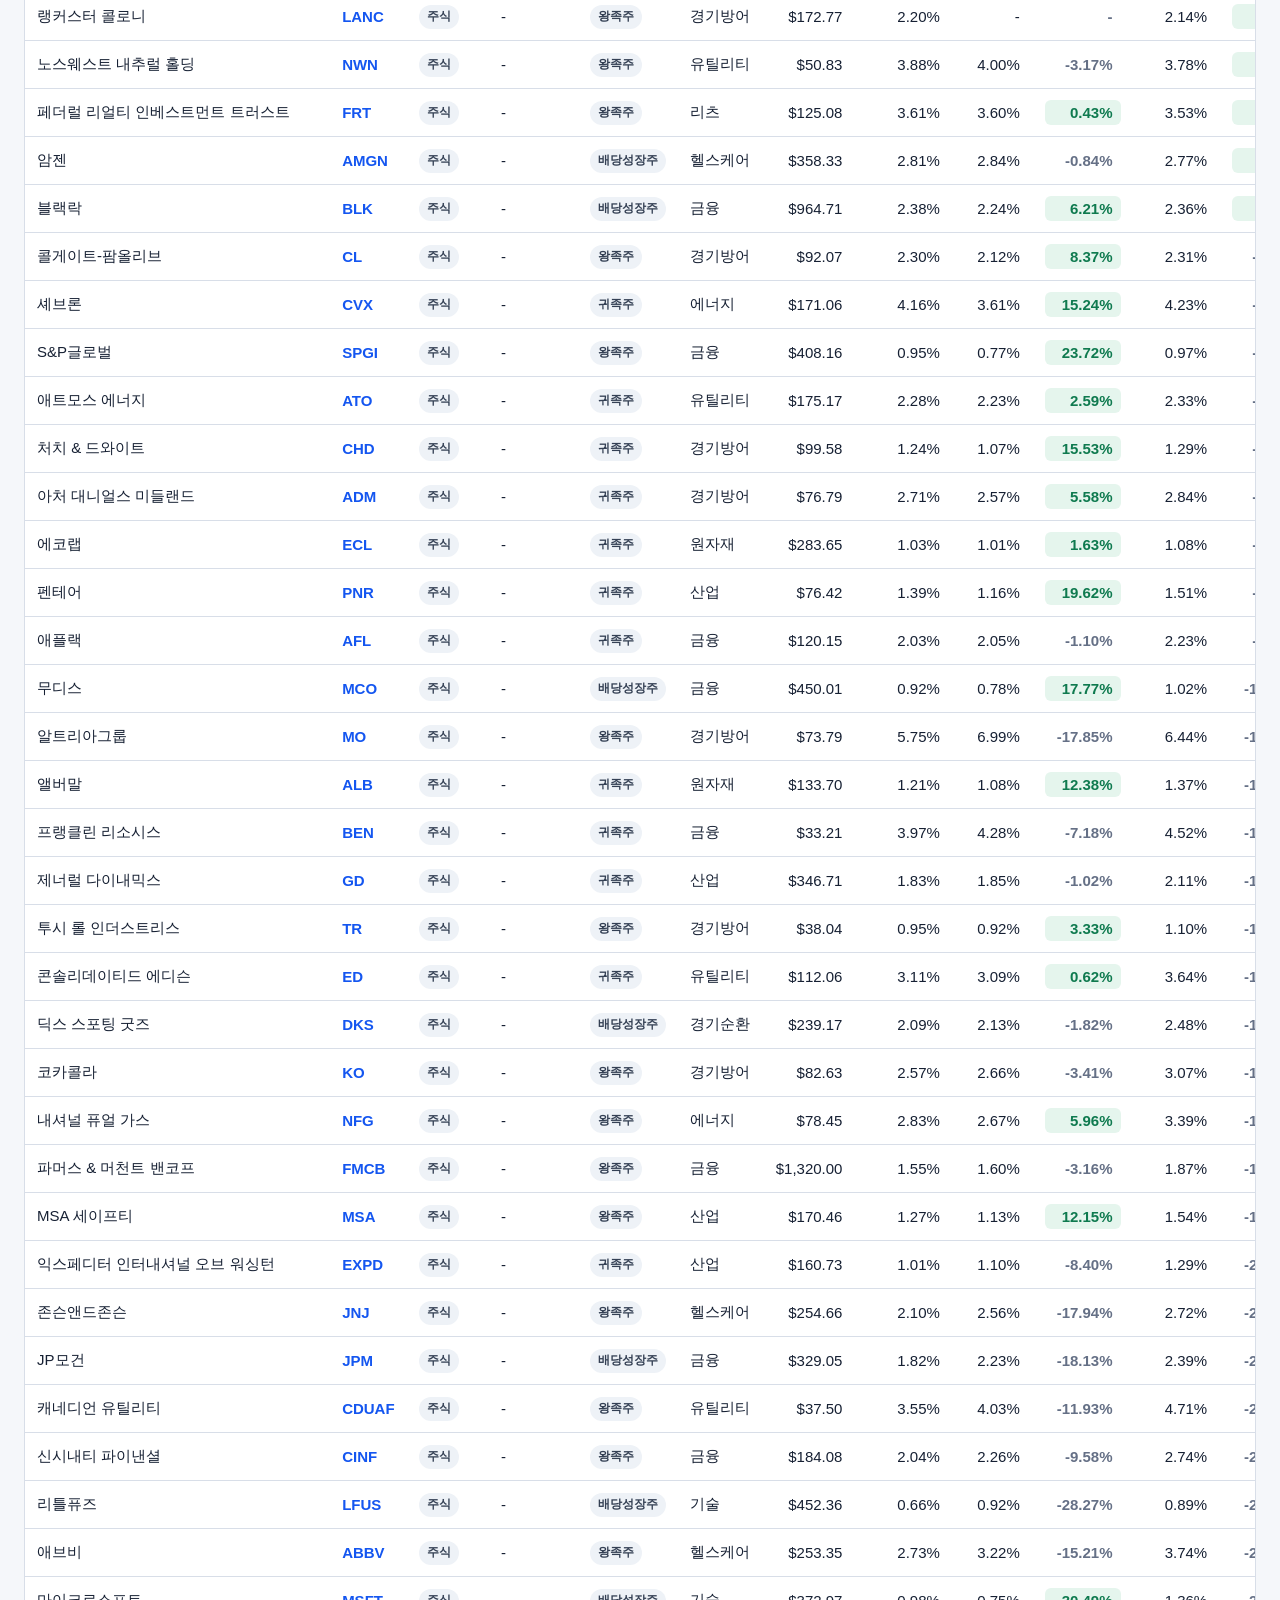
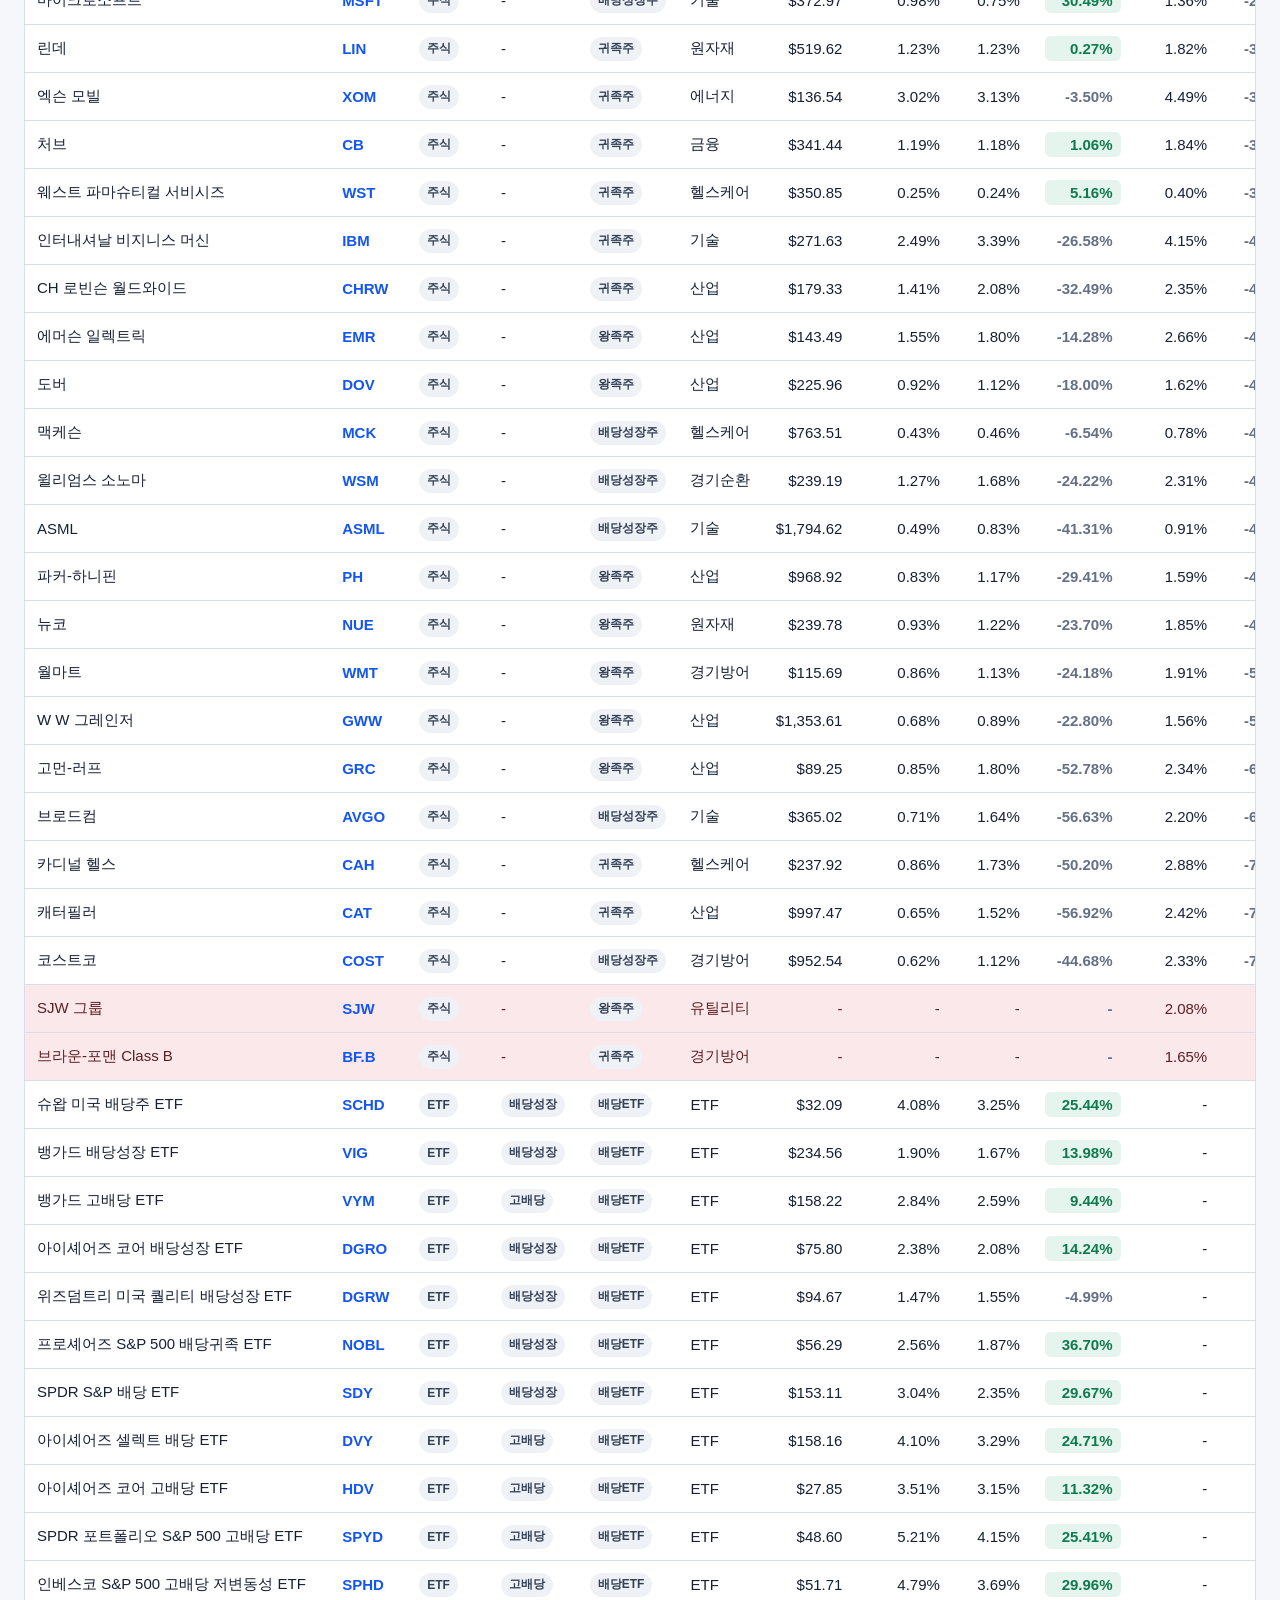
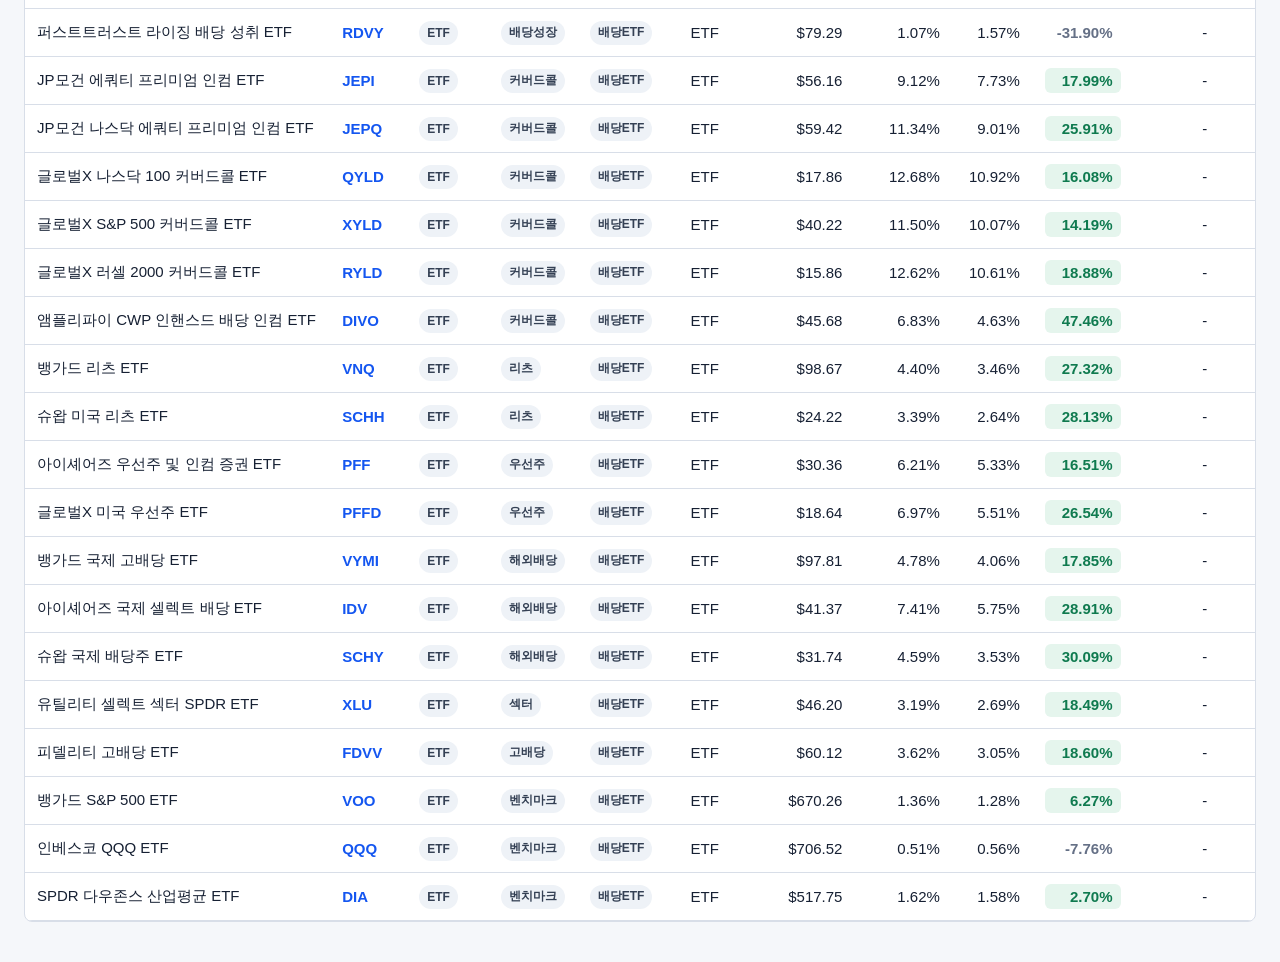
==== commit 09663c4d: "feat: add dividend ETF coverage" ====
--- a/web/index.html
+++ b/web/index.html
@@ -26,6 +26,12 @@
             <option value="통합">통합</option>
             <option value="주식">주식</option>
             <option value="ETF">ETF</option>
+          </select>
+        </label>
+        <label>
+          <span>ETF 유형</span>
+          <select id="etfTypeFilter">
+            <option value="">전체</option>
           </select>
         </label>
         <label>
@@ -70,6 +76,7 @@
                 <th><button data-sort="name_ko" type="button">기업명</button></th>
                 <th><button data-sort="ticker" type="button">티커</button></th>
                 <th><button data-sort="asset_category" type="button">카테고리</button></th>
+                <th><button data-sort="etf_type" type="button">ETF 유형</button></th>
                 <th><button data-sort="level" type="button">레벨</button></th>
                 <th><button data-sort="sector" type="button">섹터</button></th>
                 <th class="numeric"><button data-sort="price" type="button">현재가</button></th>
--- a/web/style.css
+++ b/web/style.css
@@ -76,7 +76,7 @@
 
 .toolbar {
   display: grid;
-  grid-template-columns: minmax(120px, 150px) minmax(140px, 180px) minmax(140px, 220px) minmax(220px, 1fr) auto;
+  grid-template-columns: minmax(120px, 150px) minmax(130px, 170px) minmax(140px, 180px) minmax(140px, 220px) minmax(220px, 1fr) auto;
   gap: 12px;
   align-items: end;
   margin-bottom: 14px;
@@ -159,7 +159,7 @@
 
 table {
   width: 100%;
-  min-width: 1540px;
+  min-width: 1640px;
   border-collapse: collapse;
 }
 
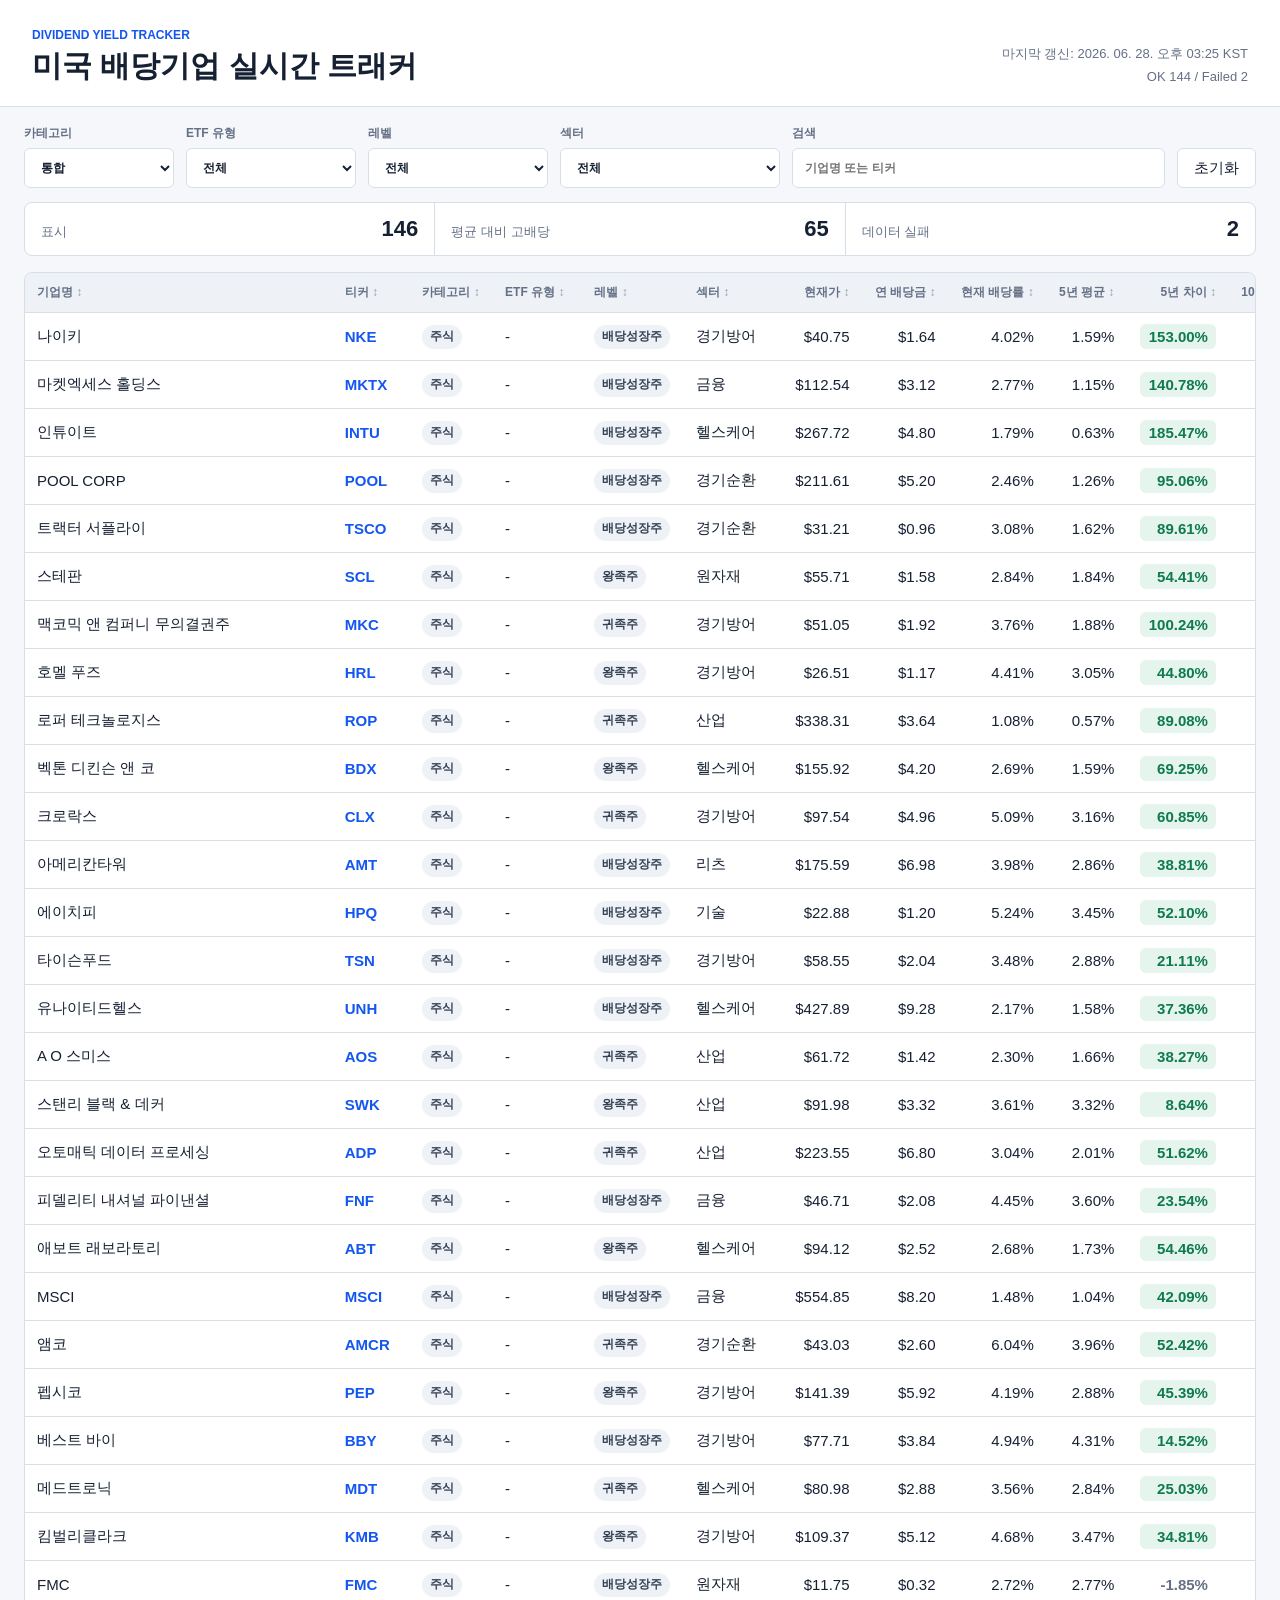
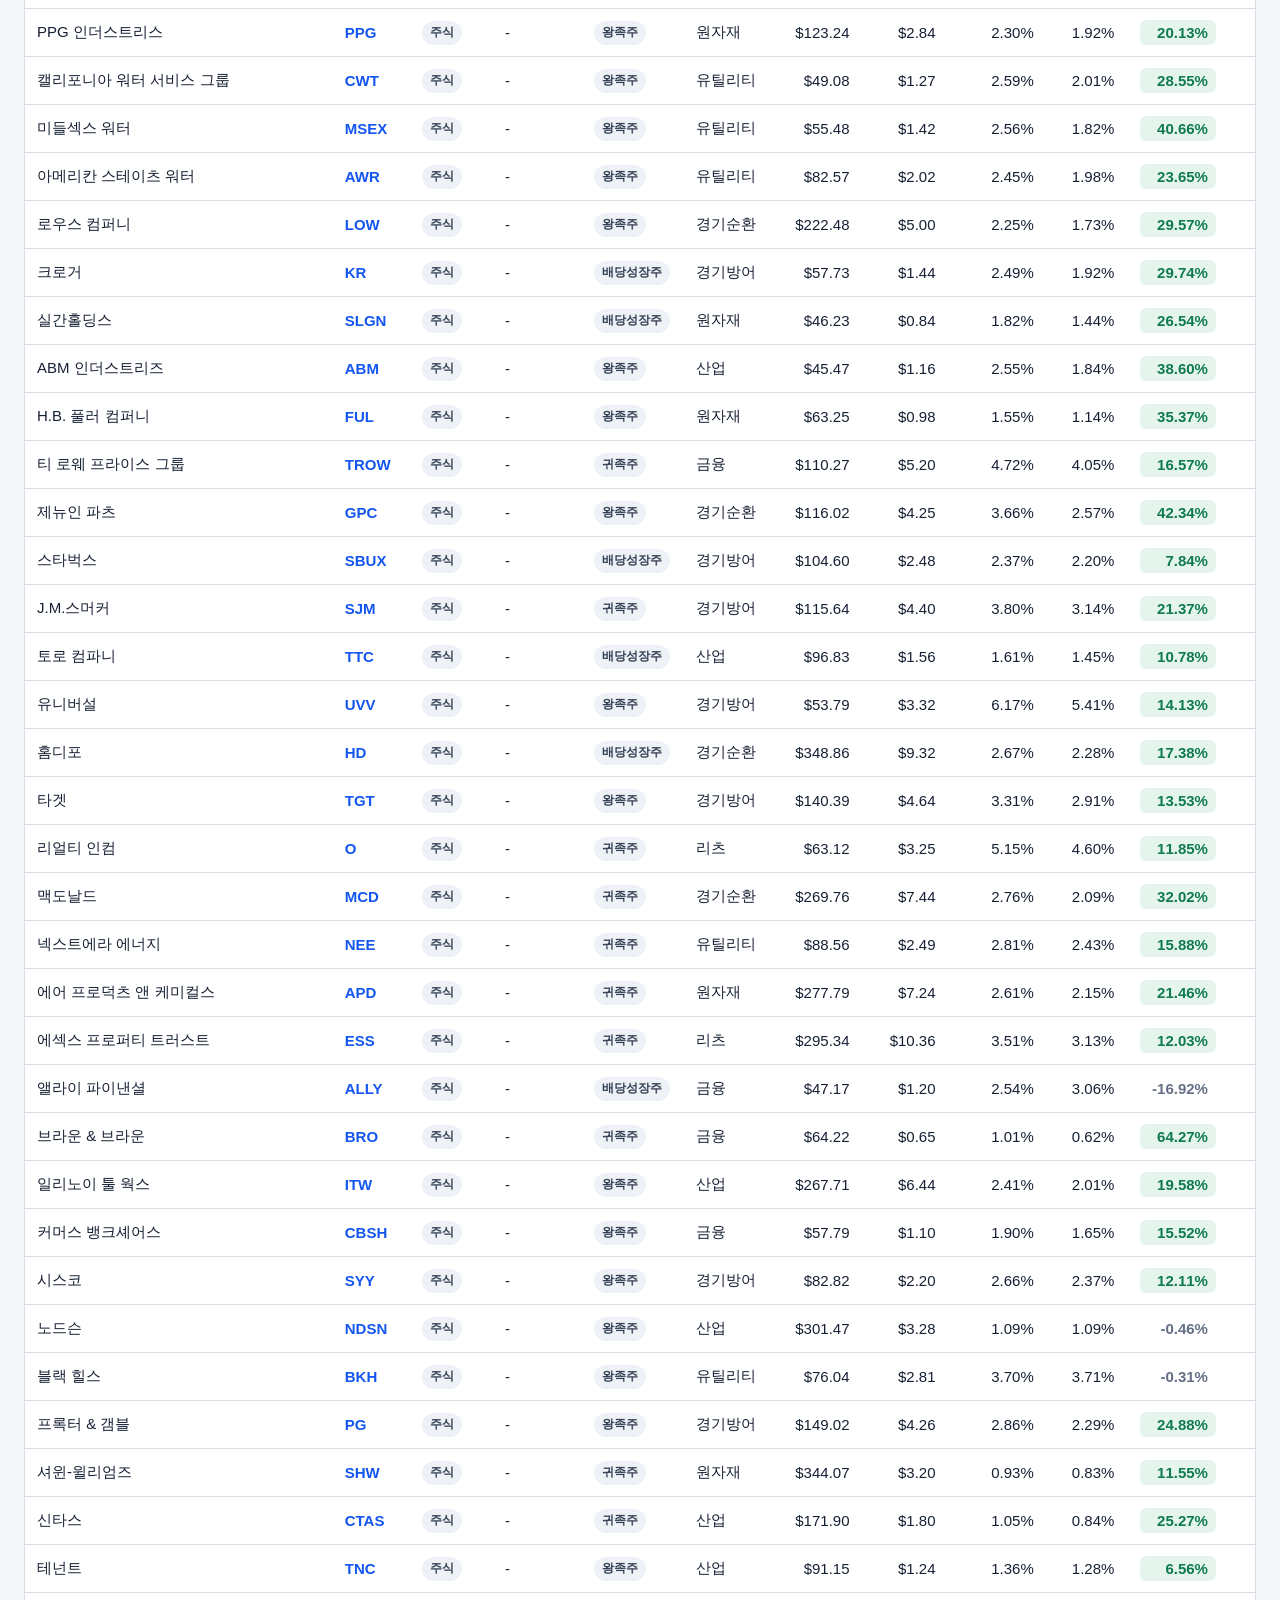
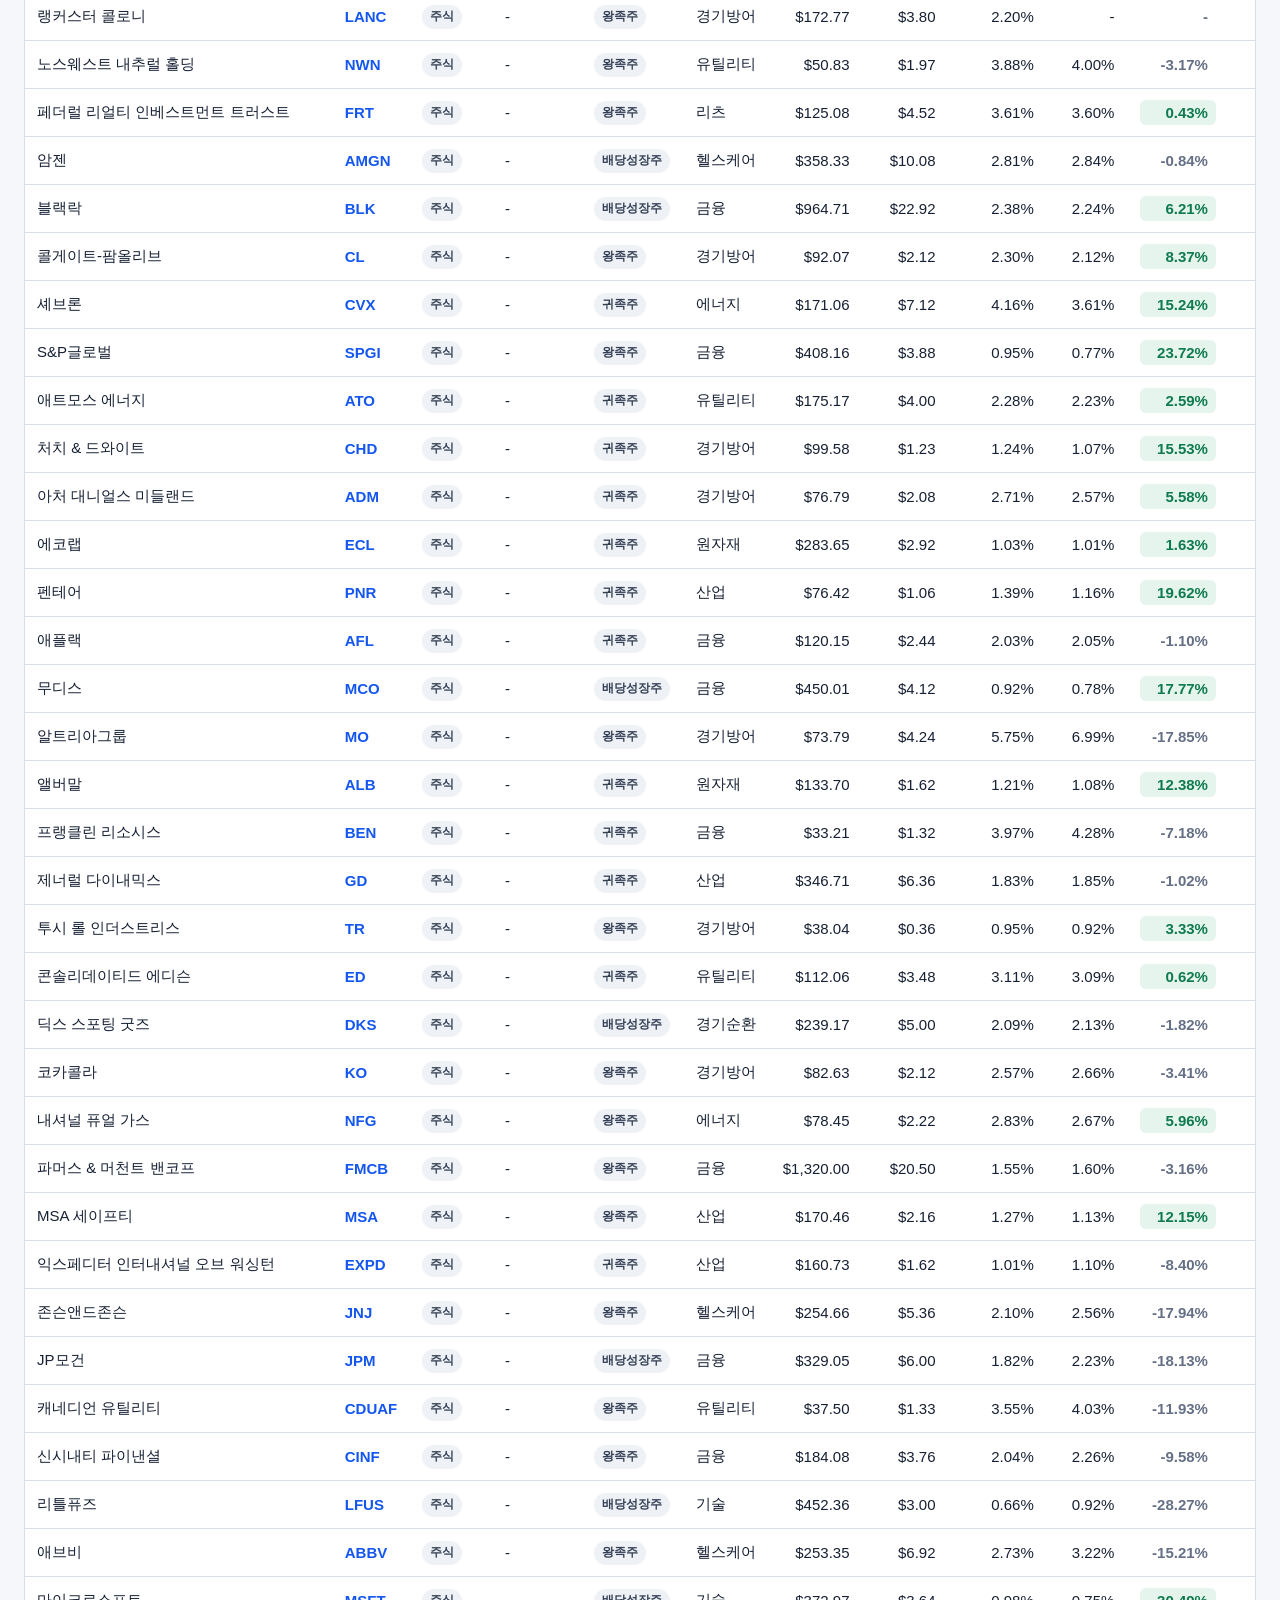
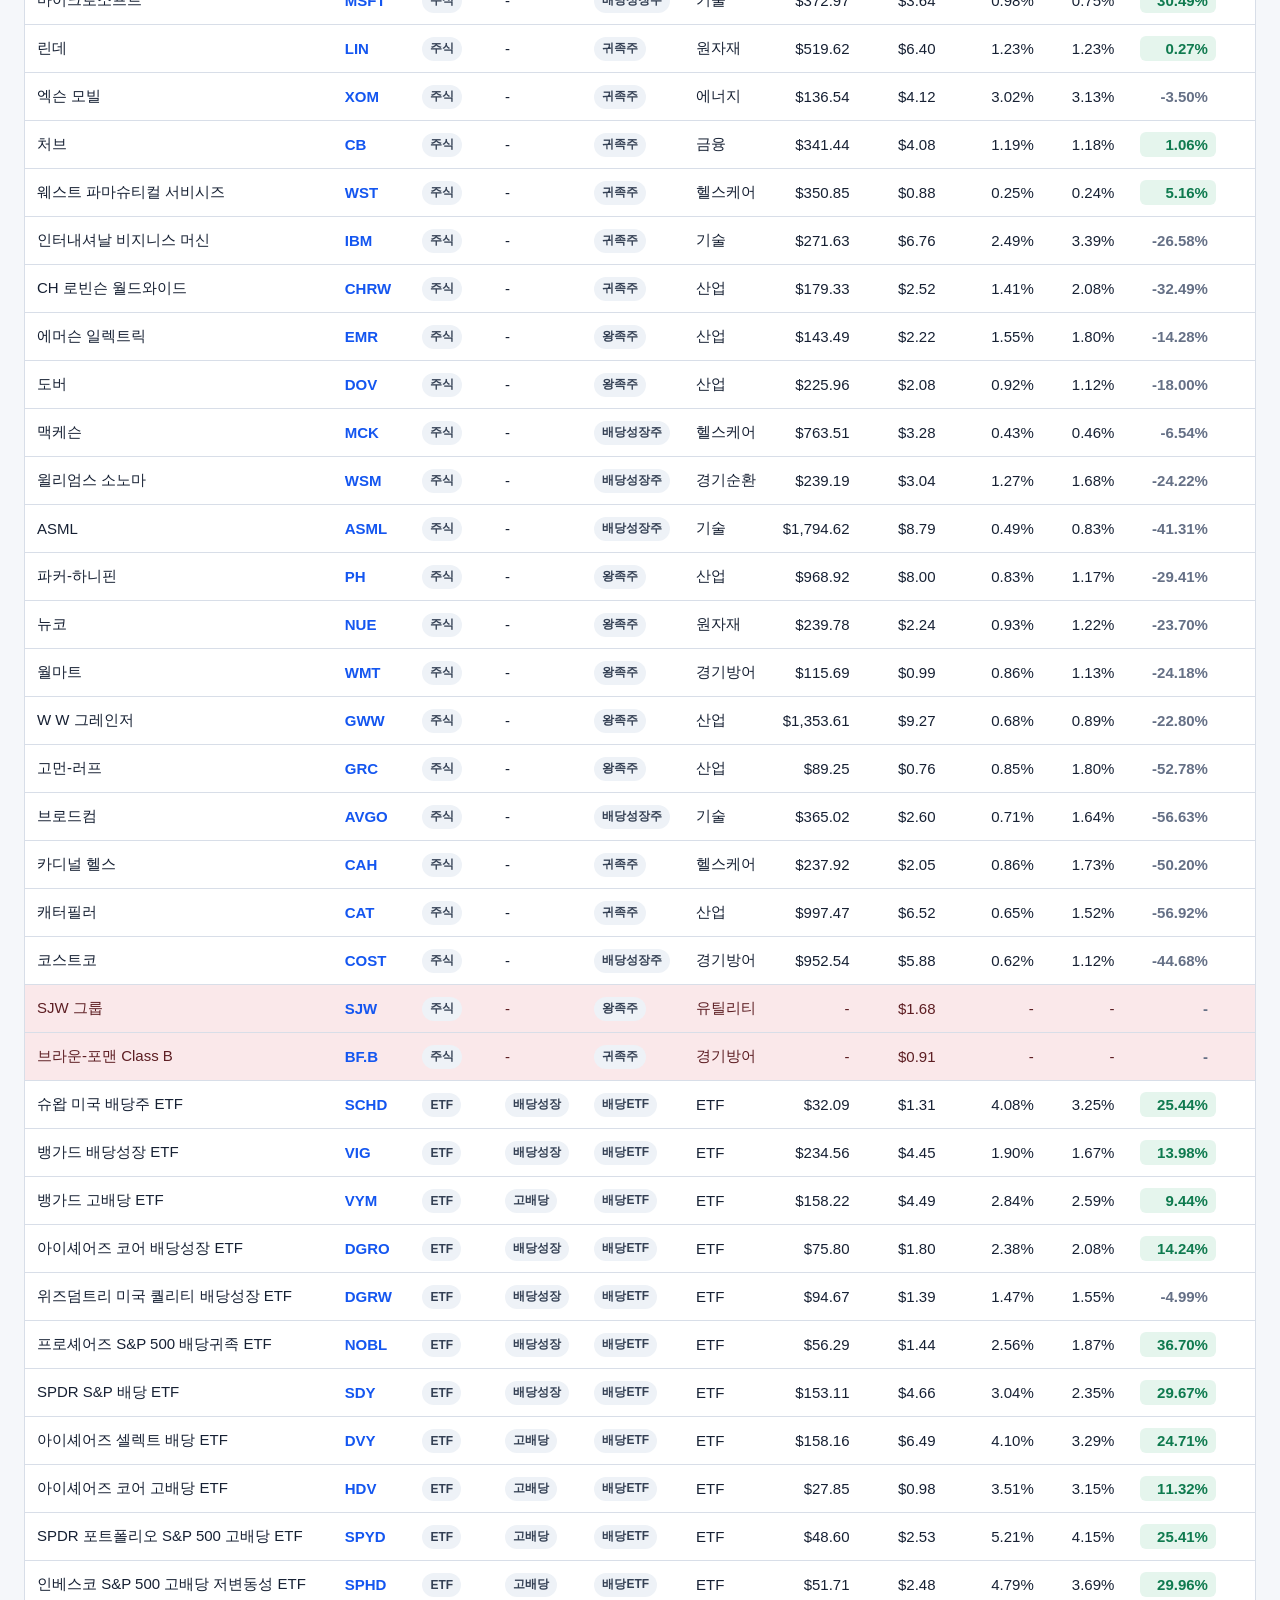
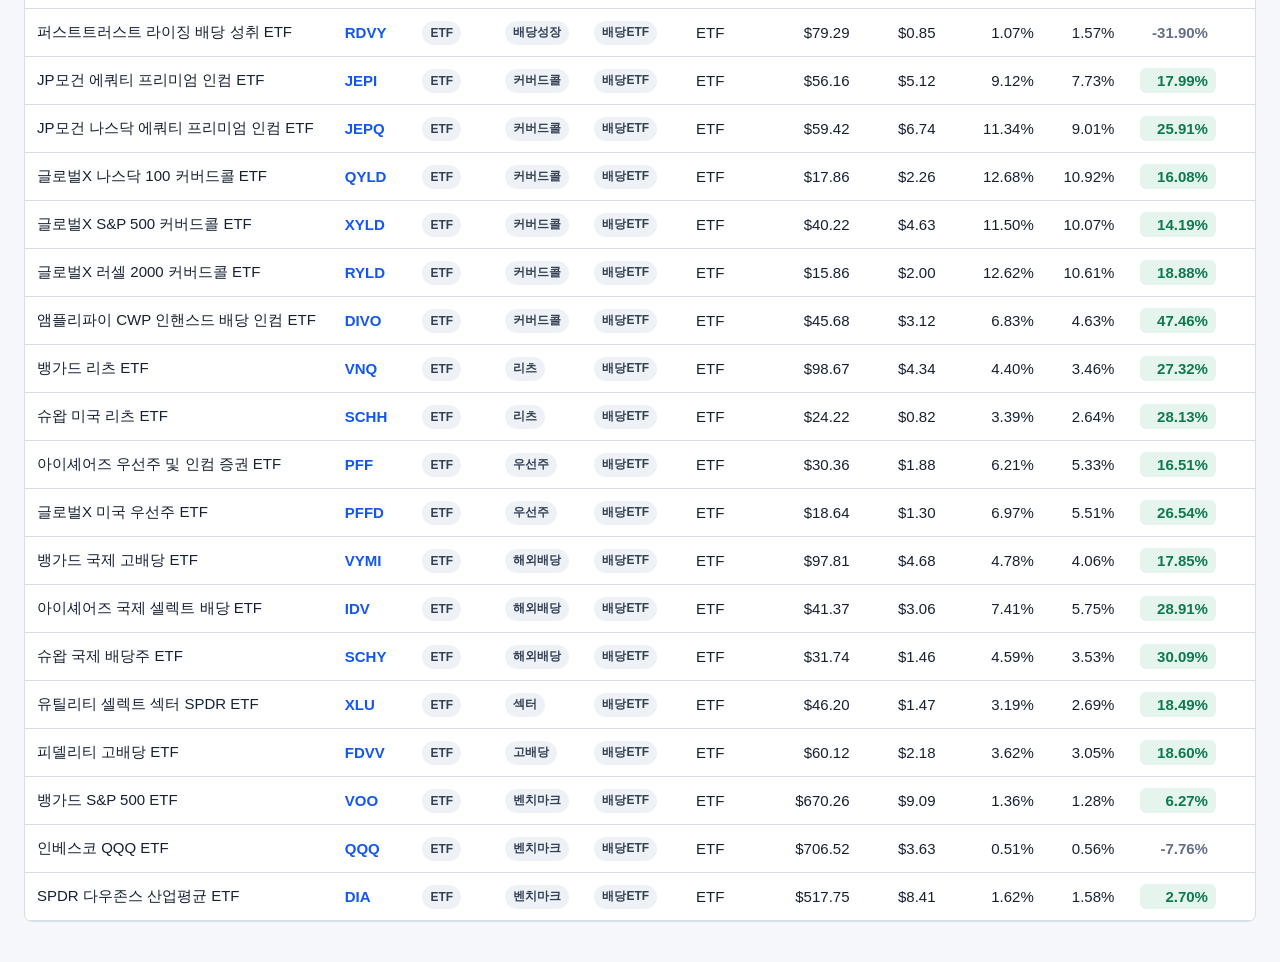
==== commit 9e776cc6: "feat: show annual dividend beside price" ====
--- a/web/index.html
+++ b/web/index.html
@@ -80,6 +80,7 @@
                 <th><button data-sort="level" type="button">레벨</button></th>
                 <th><button data-sort="sector" type="button">섹터</button></th>
                 <th class="numeric"><button data-sort="price" type="button">현재가</button></th>
+                <th class="numeric"><button data-sort="live_dividend" type="button">연 배당금</button></th>
                 <th class="numeric"><button data-sort="live_yield" type="button">현재 배당률</button></th>
                 <th class="numeric"><button data-sort="avg_yield_5y" type="button">5년 평균</button></th>
                 <th class="numeric emphasis"><button data-sort="live_yield_diff_5y" type="button">5년 차이</button></th>
@@ -94,6 +95,7 @@
             <tbody id="tableBody"></tbody>
           </table>
         </div>
+        <div id="mobileList" class="mobile-list"></div>
         <p id="emptyState" class="empty-state" hidden>조건에 맞는 기업이 없습니다.</p>
       </section>
     </main>
--- a/web/style.css
+++ b/web/style.css
@@ -157,9 +157,13 @@
   overflow: auto;
 }
 
+.mobile-list {
+  display: none;
+}
+
 table {
   width: 100%;
-  min-width: 1640px;
+  min-width: 1740px;
   border-collapse: collapse;
 }
 
@@ -262,6 +266,10 @@
   color: var(--muted);
 }
 
+.positive-text {
+  color: var(--good);
+}
+
 .status-failed {
   background: var(--bad-bg);
   color: var(--bad);
@@ -358,6 +366,87 @@
     grid-template-columns: 1fr;
   }
 
+  .table-section {
+    border: 0;
+    background: transparent;
+    overflow: visible;
+  }
+
+  .table-wrap {
+    display: none;
+  }
+
+  .mobile-list {
+    display: grid;
+    gap: 10px;
+  }
+
+  .mobile-card {
+    display: grid;
+    gap: 12px;
+    padding: 14px;
+    border: 1px solid var(--line);
+    border-radius: 8px;
+    background: var(--surface);
+    cursor: pointer;
+  }
+
+  .mobile-card.failed {
+    background: var(--bad-bg);
+  }
+
+  .mobile-card-header {
+    display: flex;
+    justify-content: space-between;
+    gap: 10px;
+  }
+
+  .mobile-card h3 {
+    margin: 0 0 4px;
+    font-size: 16px;
+    line-height: 1.25;
+  }
+
+  .mobile-pills {
+    display: flex;
+    flex-wrap: wrap;
+    justify-content: flex-end;
+    gap: 5px;
+    min-width: 90px;
+  }
+
+  .mobile-metrics {
+    display: grid;
+    grid-template-columns: repeat(2, minmax(0, 1fr));
+    gap: 8px;
+  }
+
+  .mobile-metric {
+    display: grid;
+    gap: 3px;
+    padding: 8px;
+    border: 1px solid var(--line);
+    border-radius: 6px;
+    background: #f8fafc;
+  }
+
+  .mobile-metric span {
+    color: var(--muted);
+    font-size: 11px;
+    font-weight: 700;
+  }
+
+  .mobile-metric strong {
+    font-size: 14px;
+    line-height: 1.2;
+  }
+
+  .mobile-meta {
+    color: var(--muted);
+    font-size: 12px;
+    line-height: 1.4;
+  }
+
   .detail-grid {
     grid-template-columns: 1fr;
   }
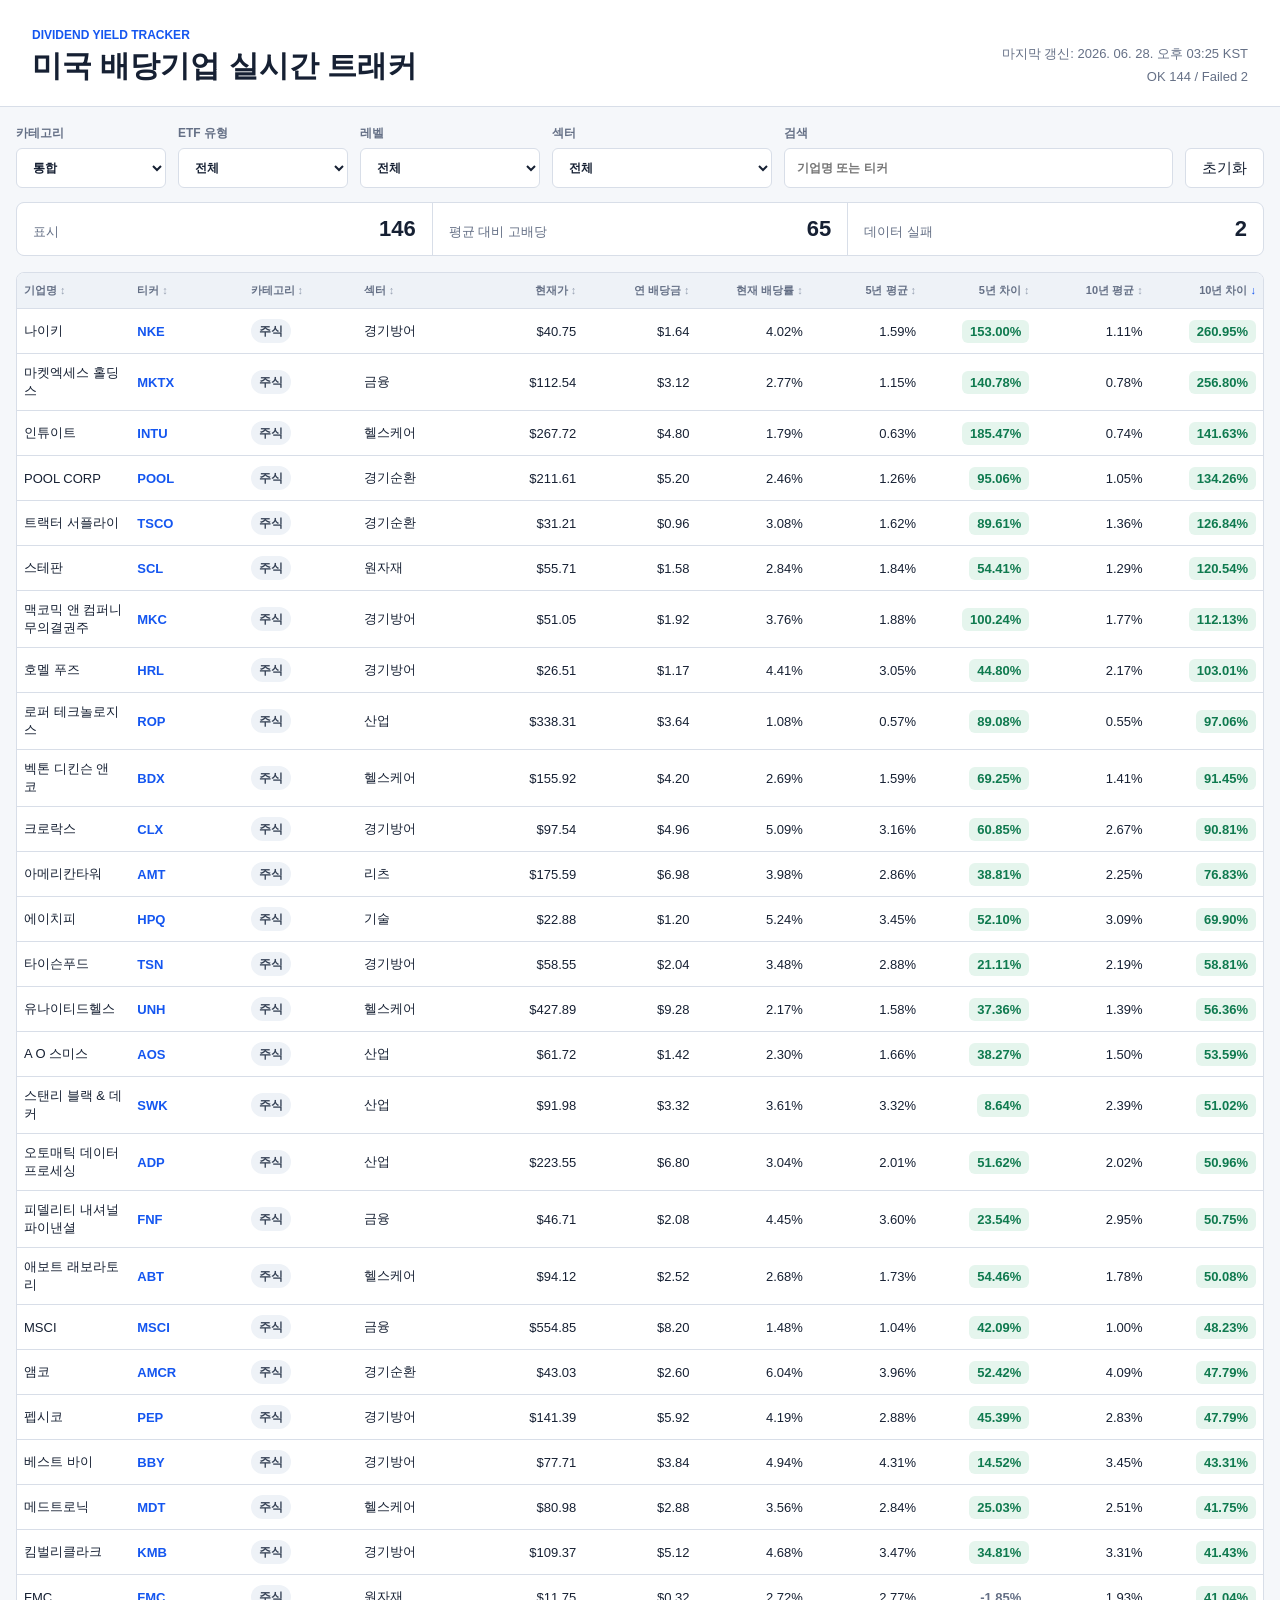
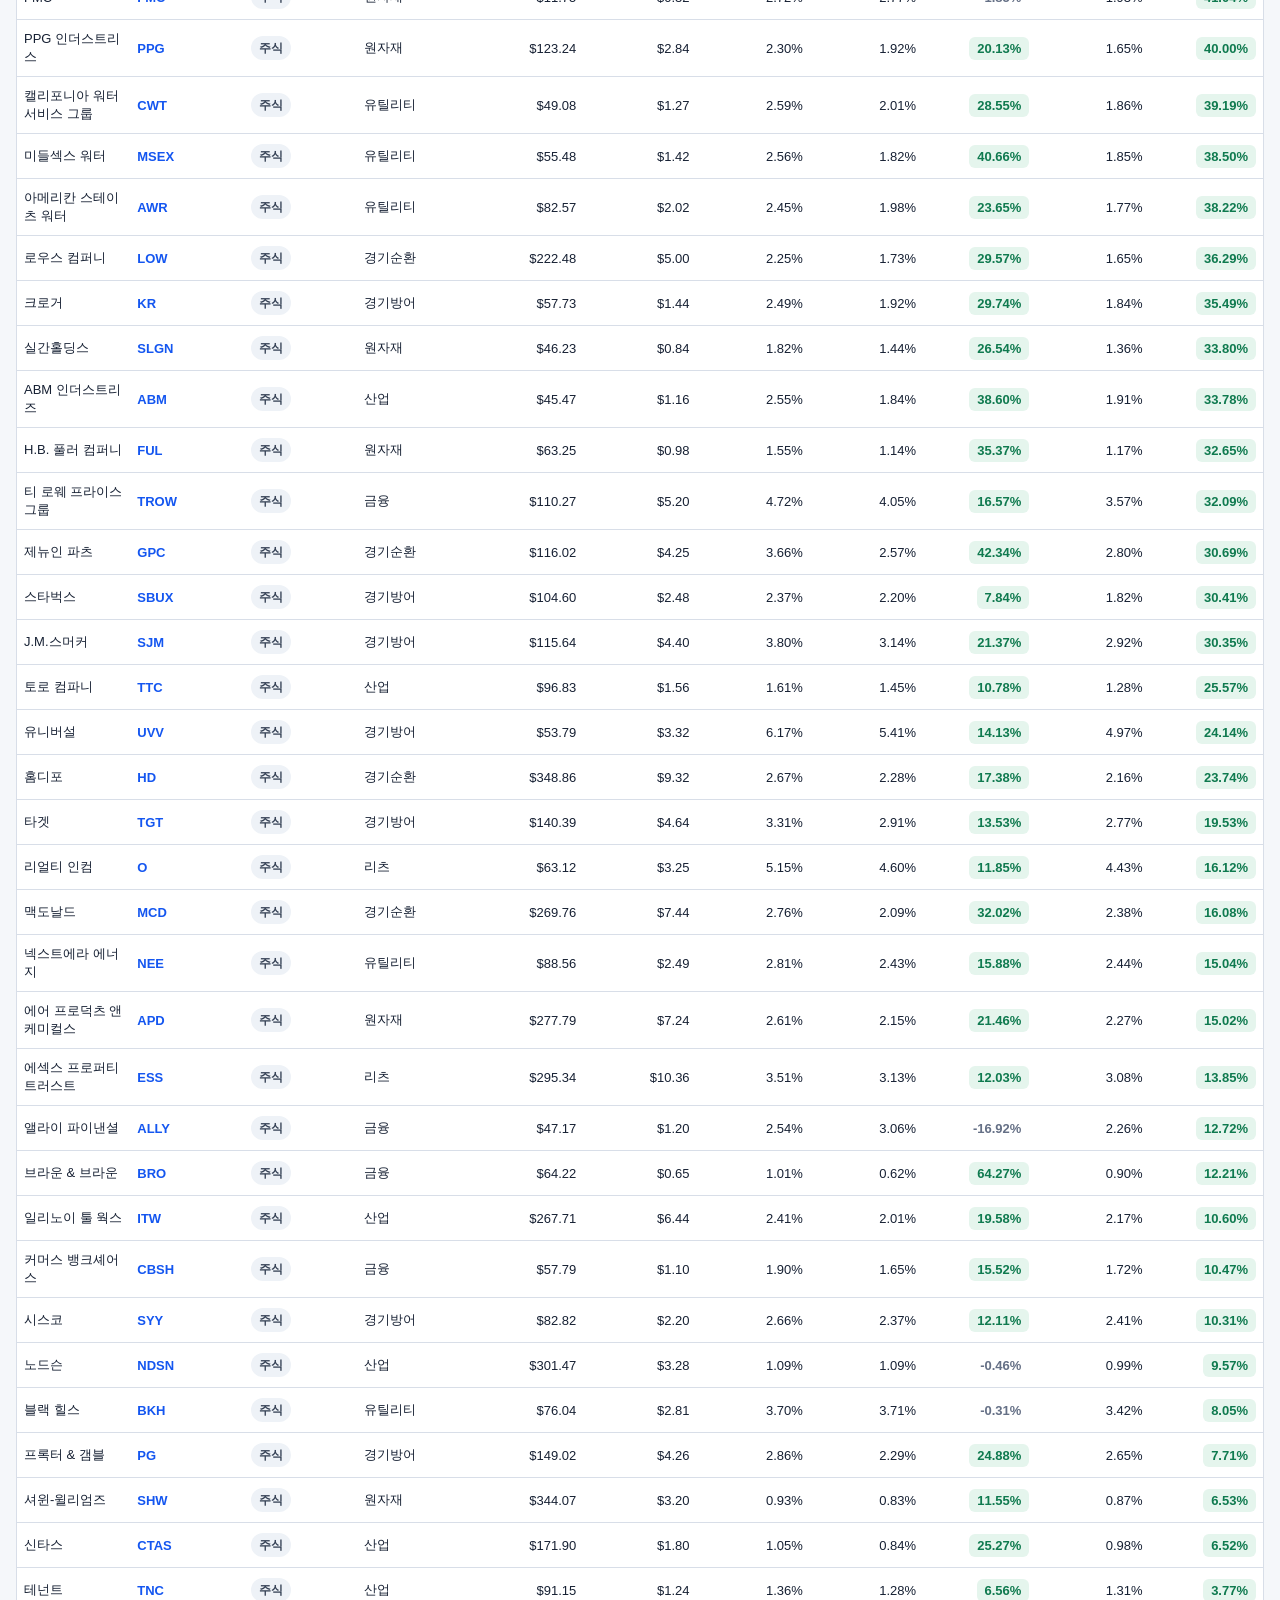
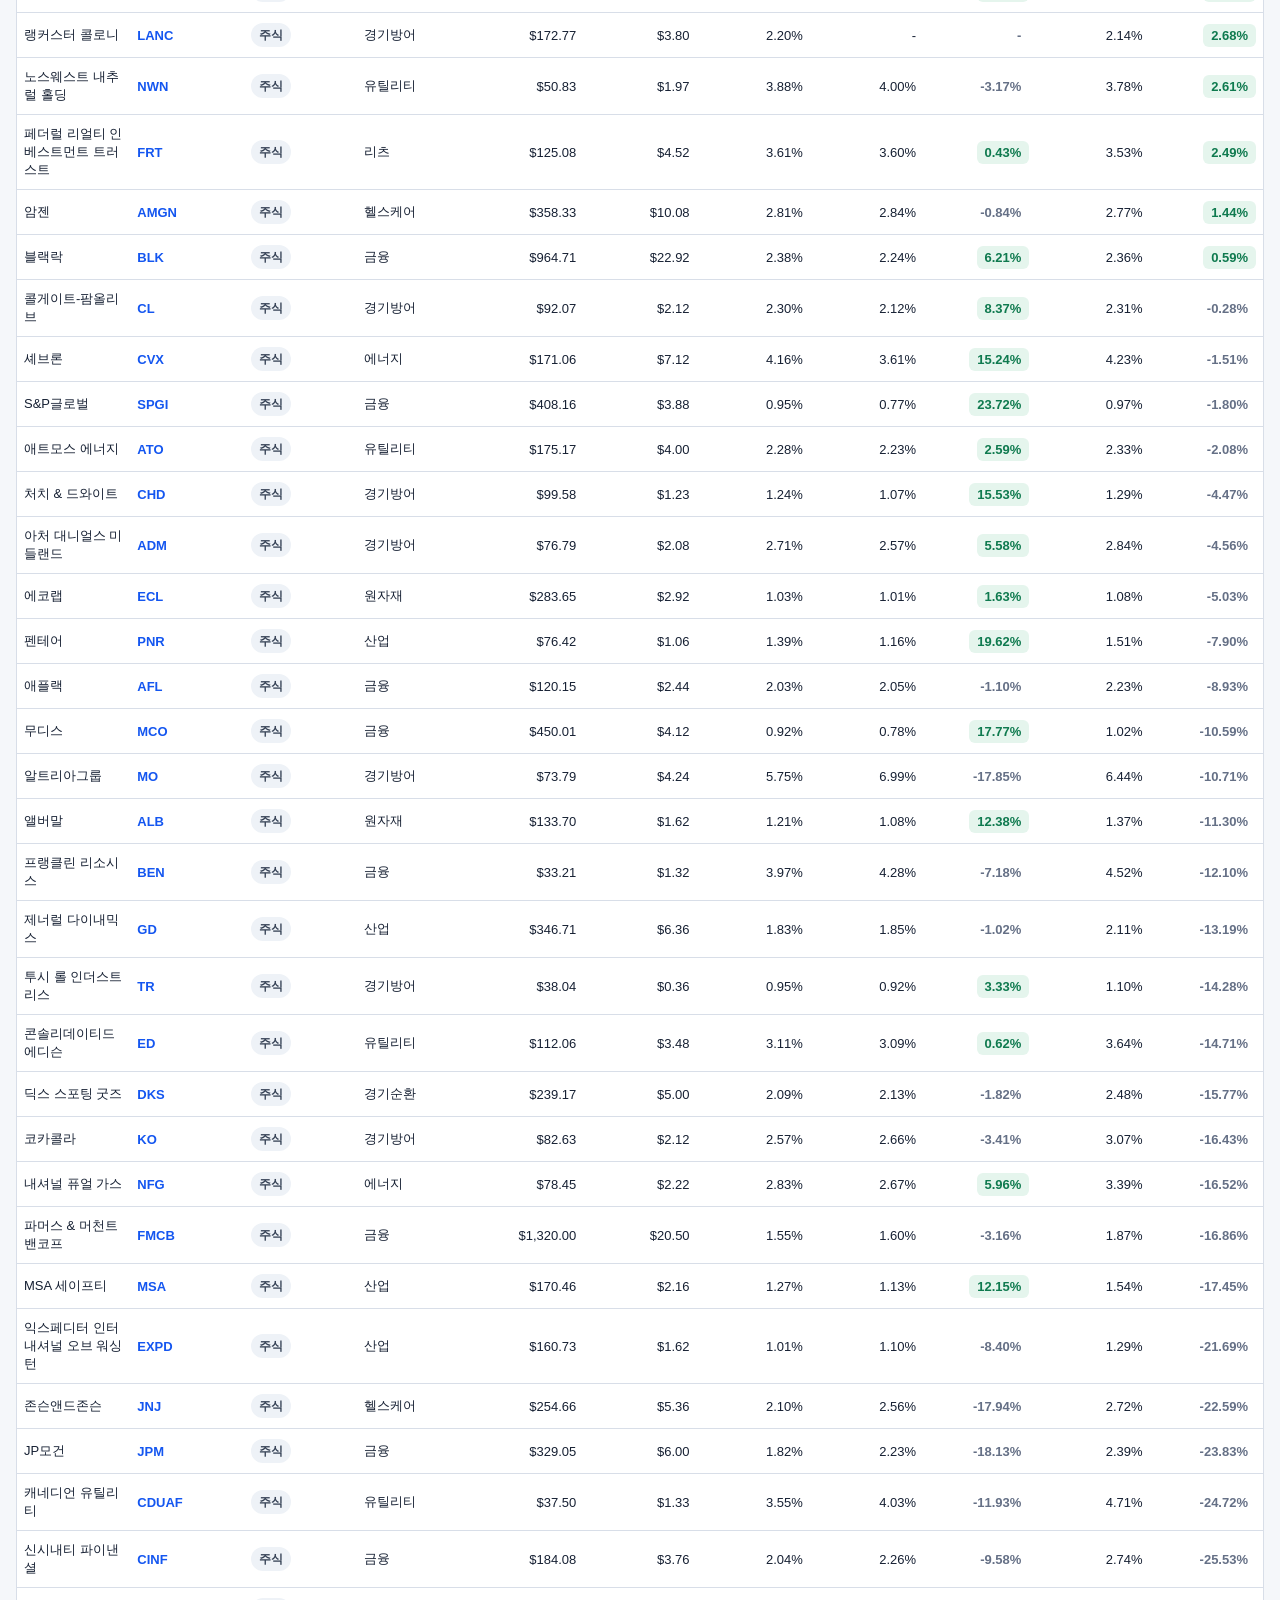
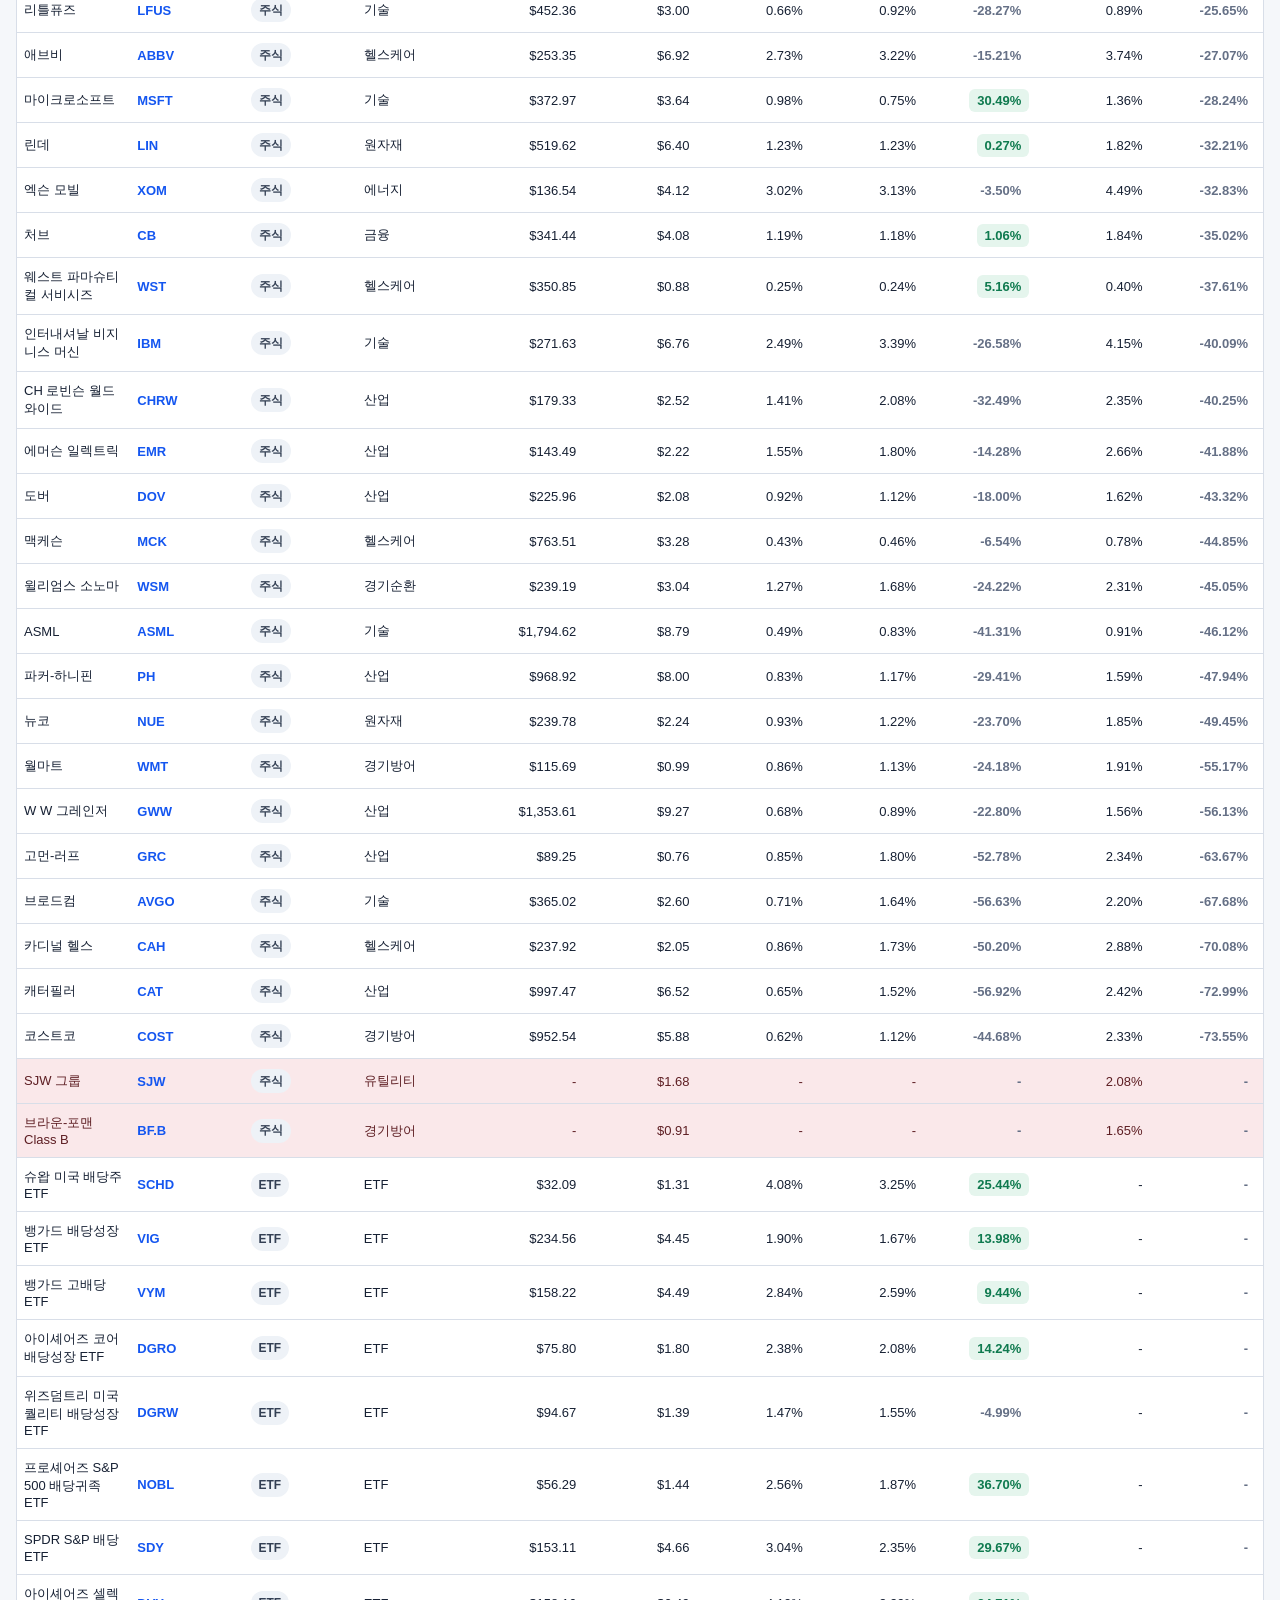
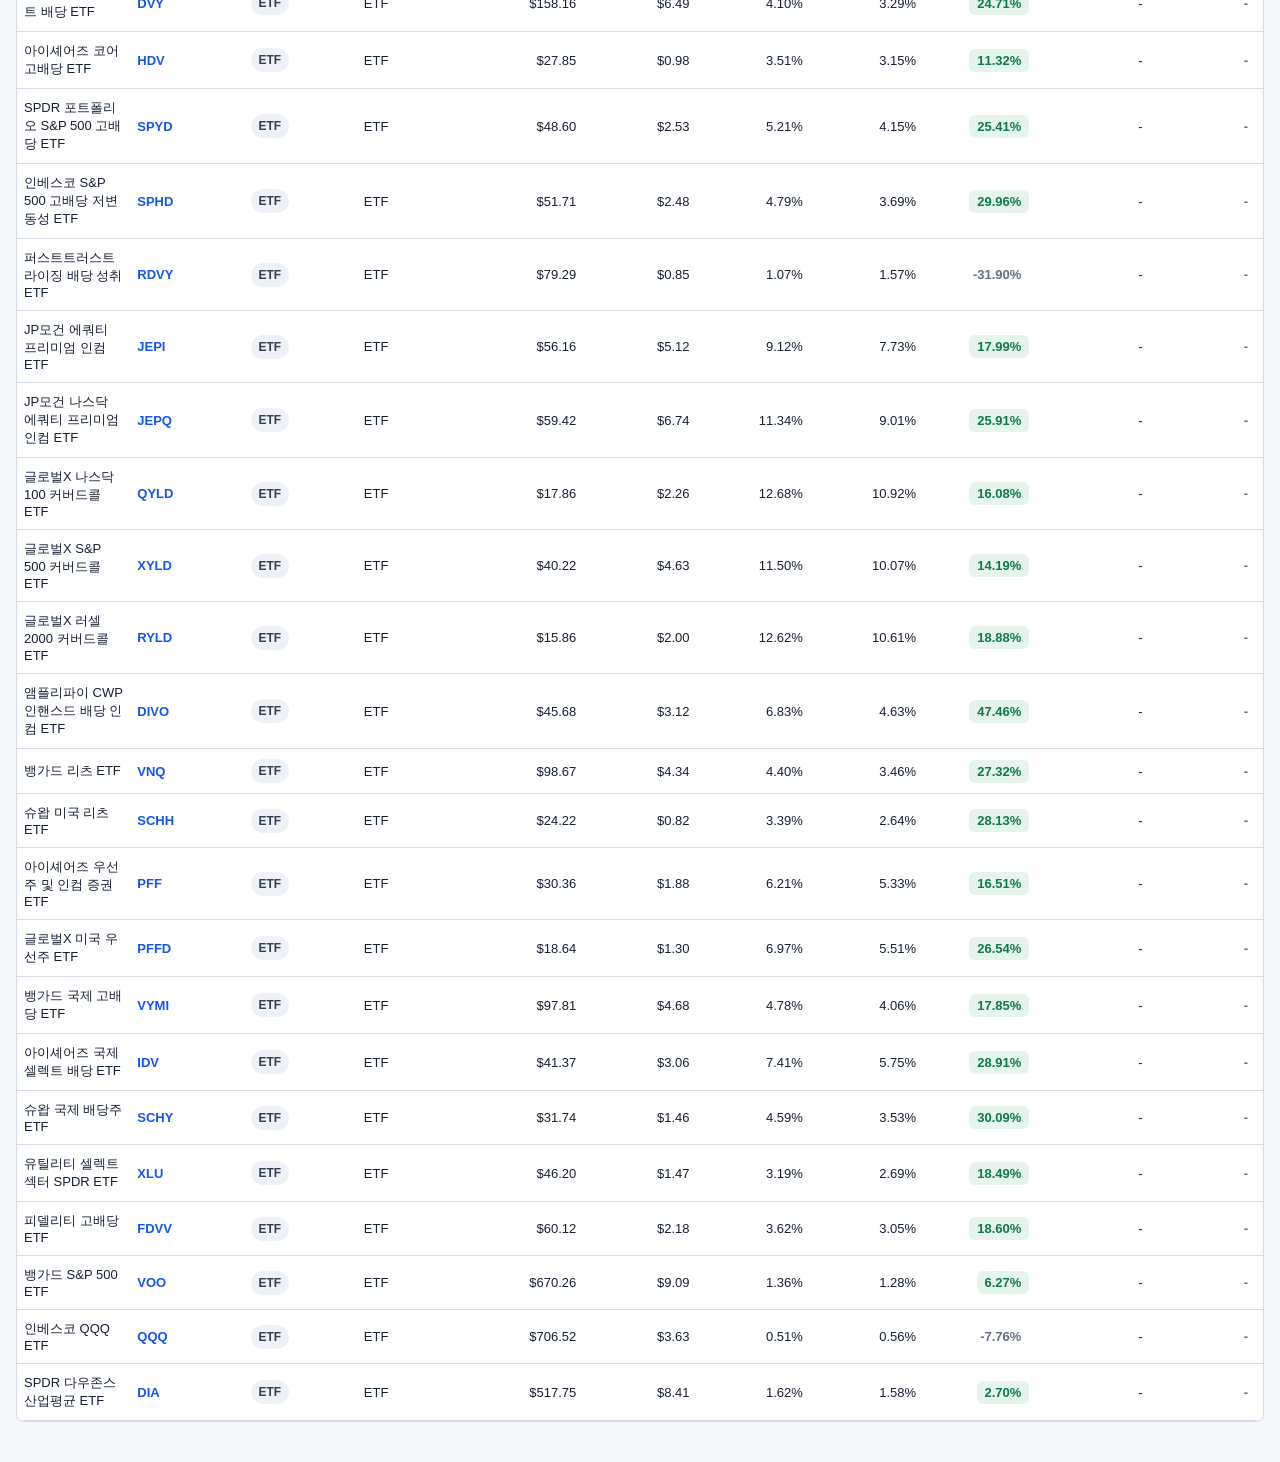
==== commit d2b3df35: "fix: fit desktop table without horizontal scroll" ====
--- a/web/index.html
+++ b/web/index.html
@@ -4,7 +4,7 @@
     <meta charset="utf-8">
     <meta name="viewport" content="width=device-width, initial-scale=1">
     <title>미국 배당기업 실시간 트래커</title>
-    <link rel="stylesheet" href="./style.css">
+    <link rel="stylesheet" href="./style.css?v=20260628-3">
   </head>
   <body>
     <header class="app-header">
@@ -105,6 +105,6 @@
       <div id="detailContent"></div>
     </dialog>
 
-    <script src="./app.js"></script>
+    <script src="./app.js?v=20260628-3"></script>
   </body>
 </html>
--- a/web/style.css
+++ b/web/style.css
@@ -154,7 +154,8 @@
 }
 
 .table-wrap {
-  overflow: auto;
+  overflow-x: hidden;
+  overflow-y: visible;
 }
 
 .mobile-list {
@@ -163,8 +164,9 @@
 
 table {
   width: 100%;
-  min-width: 1740px;
+  min-width: 0;
   border-collapse: collapse;
+  table-layout: fixed;
 }
 
 thead {
@@ -176,16 +178,22 @@
 
 th,
 td {
-  padding: 11px 12px;
+  padding: 10px 8px;
   border-bottom: 1px solid var(--line);
   text-align: left;
-  white-space: nowrap;
+  white-space: normal;
+  overflow-wrap: anywhere;
+  vertical-align: middle;
 }
 
 th {
   color: var(--muted);
-  font-size: 12px;
+  font-size: 11px;
   font-weight: 800;
+}
+
+td {
+  font-size: 13px;
 }
 
 th button {
@@ -251,10 +259,36 @@
 .diff {
   display: inline-flex;
   justify-content: flex-end;
-  min-width: 76px;
+  min-width: 0;
   padding: 4px 8px;
   border-radius: 6px;
   font-weight: 800;
+}
+
+@media (max-width: 1400px) and (min-width: 761px) {
+  main {
+    padding-inline: 16px;
+  }
+
+  th:nth-child(4),
+  td:nth-child(4),
+  th:nth-child(5),
+  td:nth-child(5),
+  th:nth-child(14),
+  td:nth-child(14),
+  th:nth-child(15),
+  td:nth-child(15),
+  th:nth-child(16),
+  td:nth-child(16),
+  th:nth-child(17),
+  td:nth-child(17) {
+    display: none;
+  }
+
+  th,
+  td {
+    padding-inline: 7px;
+  }
 }
 
 .diff.positive {
